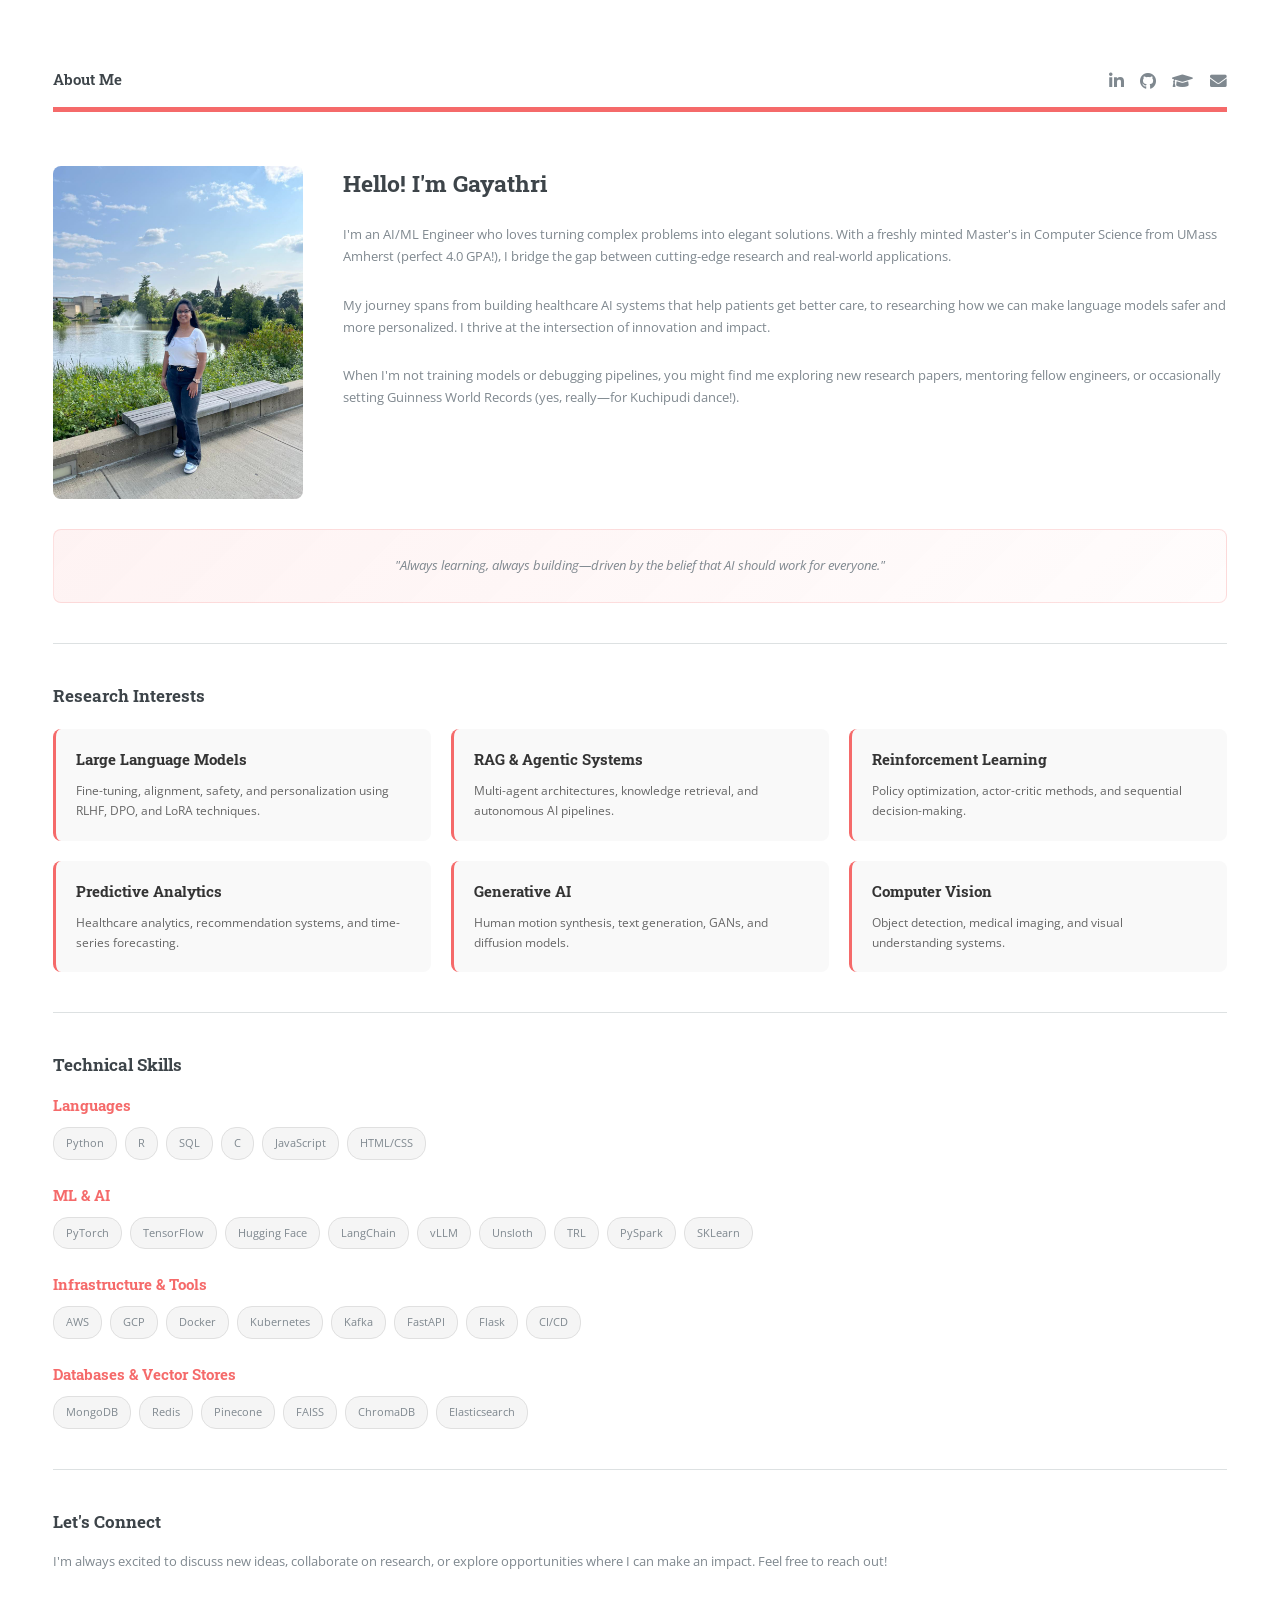
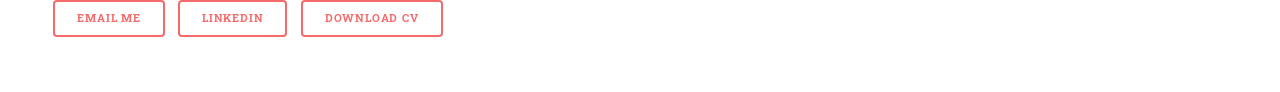
==== about.html @ e83a0025 "improved text arrangements" ====
<!DOCTYPE HTML>
<!--
	Editorial by HTML5 UP
	html5up.net | @ajlkn
	Free for personal and commercial use under the CCA 3.0 license (html5up.net/license)
-->
<html>
	<head>
		<title>About Me - Gayathri Akkinapalli</title>
		<meta charset="utf-8" />
		<meta name="viewport" content="width=device-width, initial-scale=1, user-scalable=no" />
		<link rel="stylesheet" href="assets/css/main.css" />
		<style>
			.about-intro {
				display: flex;
				gap: 40px;
				align-items: flex-start;
				margin-bottom: 30px;
			}
			.about-intro .image {
				flex: 0 0 250px;
			}
			.about-intro .image img {
				border-radius: 8px;
				width: 100%;
			}
			.about-text {
				flex: 1;
			}
			.skill-category {
				margin-bottom: 25px;
			}
			.skill-category h4 {
				margin-bottom: 10px;
				color: #f56a6a;
			}
			.skill-tags {
				display: flex;
				flex-wrap: wrap;
				gap: 8px;
			}
			.skill-tag {
				background: #f5f5f5;
				padding: 6px 12px;
				border-radius: 15px;
				font-size: 0.85em;
				border: 1px solid #e0e0e0;
			}
			.interest-grid {
				display: grid;
				grid-template-columns: repeat(auto-fit, minmax(280px, 1fr));
				gap: 20px;
				margin: 20px 0;
			}
			.interest-card {
				background: #f9f9f9;
				padding: 20px;
				border-radius: 8px;
				border-left: 3px solid #f56a6a;
			}
			.interest-card h4 {
				margin-bottom: 10px;
				color: #333;
			}
			.interest-card p {
				margin: 0;
				font-size: 0.9em;
				color: #666;
			}
			.quote-box {
				background: linear-gradient(135deg, #f56a6a15, #f56a6a05);
				padding: 25px;
				border-radius: 8px;
				margin: 30px 0;
				font-style: italic;
				text-align: center;
				border: 1px solid #f56a6a30;
			}
			@media screen and (max-width: 736px) {
				.about-intro {
					flex-direction: column;
				}
				.about-intro .image {
					flex: none;
					width: 200px;
					margin: 0 auto;
				}
			}
			.menu-active {
				color: #f56a6a !important;
				font-weight: 600;
			}
			#search.alt:before,
			#search.alt::before,
			#search.alt:after,
			#search.alt::after,
			#search.alt form:before,
			#search.alt form::before,
			#search.alt form:after,
			#search.alt form::after,
			#search.alt input:before,
			#search.alt input::before,
			#search.alt input:after,
			#search.alt input::after {
				display: none !important;
				content: none !important;
			}
			#search.alt input,
			#search.alt form {
				background-image: none !important;
			}
		</style>
	</head>
	<body class="is-preload">

		<!-- Wrapper -->
			<div id="wrapper">

				<!-- Main -->
					<div id="main">
						<div class="inner">

							<!-- Header -->
								<header id="header">
									<a href="index.html" class="logo"><strong>About Me</strong></a>
									<ul class="icons">
										<li><a href="https://www.linkedin.com/in/gayathri-akkinapalli/" target="_blank" class="icon brands fa-linkedin-in"><span class="label">LinkedIn</span></a></li>
										<li><a href="https://github.com/akkina10gayu" target="_blank" class="icon brands fa-github"><span class="label">GitHub</span></a></li>
										<li><a href="https://scholar.google.com/citations?hl=en&user=rKOPEUIAAAAJ" target="_blank" class="icon solid fa-graduation-cap"><span class="label">Google Scholar</span></a></li>
										<li><a href="mailto:gayathri.akkinapalli2000@gmail.com" target="_blank" class="icon solid fa-envelope"><span class="label">Email</span></a></li>
									</ul>
								</header>

							<!-- Content -->
								<section>
									<div class="about-intro">
										<div class="image">
											<img src="images/profile image 2.jpeg" alt="Gayathri Akkinapalli" />
										</div>
										<div class="about-text">
											<h2>Hello! I'm Gayathri</h2>
											<p>I'm an AI/ML Engineer who loves turning complex problems into elegant solutions. With a freshly minted Master's in Computer Science from UMass Amherst (perfect 4.0 GPA!), I bridge the gap between cutting-edge research and real-world applications.</p>
											<p>My journey spans from building healthcare AI systems that help patients get better care, to researching how we can make language models safer and more personalized. I thrive at the intersection of innovation and impact.</p>
											<p>When I'm not training models or debugging pipelines, you might find me exploring new research papers, mentoring fellow engineers, or occasionally setting Guinness World Records (yes, really—for Kuchipudi dance!).</p>
										</div>
									</div>

									<div class="quote-box">
										"Always learning, always building—driven by the belief that AI should work for everyone."
									</div>

									<hr class="major" />

									<h3>Research Interests</h3>
									<div class="interest-grid">
										<div class="interest-card">
											<h4>Large Language Models</h4>
											<p>Fine-tuning, alignment, safety, and personalization using RLHF, DPO, and LoRA techniques.</p>
										</div>
										<div class="interest-card">
											<h4>RAG & Agentic Systems</h4>
											<p>Multi-agent architectures, knowledge retrieval, and autonomous AI pipelines.</p>
										</div>
										<div class="interest-card">
											<h4>Reinforcement Learning</h4>
											<p>Policy optimization, actor-critic methods, and sequential decision-making.</p>
										</div>
										<div class="interest-card">
											<h4>Predictive Analytics</h4>
											<p>Healthcare analytics, recommendation systems, and time-series forecasting.</p>
										</div>
										<div class="interest-card">
											<h4>Generative AI</h4>
											<p>Human motion synthesis, text generation, GANs, and diffusion models.</p>
										</div>
										<div class="interest-card">
											<h4>Computer Vision</h4>
											<p>Object detection, medical imaging, and visual understanding systems.</p>
										</div>
									</div>

									<hr class="major" />

									<h3>Technical Skills</h3>

									<div class="skill-category">
										<h4>Languages</h4>
										<div class="skill-tags">
											<span class="skill-tag">Python</span>
											<span class="skill-tag">R</span>
											<span class="skill-tag">SQL</span>
											<span class="skill-tag">C</span>
											<span class="skill-tag">JavaScript</span>
											<span class="skill-tag">HTML/CSS</span>
										</div>
									</div>

									<div class="skill-category">
										<h4>ML & AI</h4>
										<div class="skill-tags">
											<span class="skill-tag">PyTorch</span>
											<span class="skill-tag">TensorFlow</span>
											<span class="skill-tag">Hugging Face</span>
											<span class="skill-tag">LangChain</span>
											<span class="skill-tag">vLLM</span>
											<span class="skill-tag">Unsloth</span>
											<span class="skill-tag">TRL</span>
											<span class="skill-tag">PySpark</span>
											<span class="skill-tag">SKLearn</span>
										</div>
									</div>

									<div class="skill-category">
										<h4>Infrastructure & Tools</h4>
										<div class="skill-tags">
											<span class="skill-tag">AWS</span>
											<span class="skill-tag">GCP</span>
											<span class="skill-tag">Docker</span>
											<span class="skill-tag">Kubernetes</span>
											<span class="skill-tag">Kafka</span>
											<span class="skill-tag">FastAPI</span>
											<span class="skill-tag">Flask</span>
											<span class="skill-tag">CI/CD</span>
										</div>
									</div>

									<div class="skill-category">
										<h4>Databases & Vector Stores</h4>
										<div class="skill-tags">
											<span class="skill-tag">MongoDB</span>
											<span class="skill-tag">Redis</span>
											<span class="skill-tag">Pinecone</span>
											<span class="skill-tag">FAISS</span>
											<span class="skill-tag">ChromaDB</span>
											<span class="skill-tag">Elasticsearch</span>
										</div>
									</div>

									<hr class="major" />

									<h3>Let's Connect</h3>
									<p>I'm always excited to discuss new ideas, collaborate on research, or explore opportunities where I can make an impact. Feel free to reach out!</p>
									<ul class="actions">
										<li><a href="mailto:gayathri.akkinapalli2000@gmail.com" target="_blank" class="button">Email Me</a></li>
										<li><a href="https://www.linkedin.com/in/gayathri-akkinapalli/" target="_blank" class="button">LinkedIn</a></li>
										<li><a href="images/Gayathri_akki.pdf" target="_blank" class="button">Download CV</a></li>
									</ul>

								</section>

						</div>
					</div>

				<!-- Sidebar -->
					<div id="sidebar">
						<div class="inner">

							<!-- Search -->
								<section id="search" class="alt" style="position: relative;">
									<form method="post" action="#" onsubmit="searchPage(); return false;" style="position: relative;">
										<input type="text" name="query" id="query" placeholder="Search" style="padding-right: 2.5em;" />
										<button type="submit" style="position: absolute; right: 0.5em; top: 50%; transform: translateY(-50%); background: none; border: none; cursor: pointer; color: #7f888f; padding: 0; width: 2.1em; height: 2.1em; display: flex; align-items: center; justify-content: center; outline: none;">
											<i class="icon solid fa-search" style="font-size: 1.3em;"></i>
										</button>
									</form>
								</section>

							<!-- Menu -->
								<nav id="menu">
									<header class="major">
										<h2>Menu</h2>
									</header>
									<ul>
										<li><a href="index.html">Home</a></li>
										<li><a href="about.html" class="menu-active">About Me</a></li>
										<li><a href="work.html">Experience</a></li>
										<li><a href="publications.html">Publications</a></li>
										<li><a href="project.html">Projects</a></li>
										<li><a href="others.html">Education & Awards</a></li>
										<li><a href="images/Gayathri_Akkinapalli_MLE.pdf" target="_blank">CV</a></li>
									</ul>
								</nav>

							<!-- Footer -->
								<footer id="footer">
									<p class="copyright">&copy; 2025 Gayathri Akkinapalli. All rights reserved. Design: <a href="https://html5up.net" target="_blank">HTML5 UP</a>.</p>
								</footer>

						</div>
					</div>

			</div>

		<!-- Scripts -->
			<script src="assets/js/jquery.min.js"></script>
			<script src="assets/js/browser.min.js"></script>
			<script src="assets/js/breakpoints.min.js"></script>
			<script src="assets/js/util.js"></script>
			<script src="assets/js/main.js"></script>

		<!-- Search Functionality -->
		<script>
			function searchPage() {
				removeHighlights();
				var searchText = document.getElementById('query').value.trim();
				if (searchText === '') return;
				highlightText(searchText);
			}

			function removeHighlights() {
				var highlights = document.querySelectorAll('.search-highlight');
				highlights.forEach(function(highlight) {
					var parent = highlight.parentNode;
					parent.replaceChild(document.createTextNode(highlight.textContent), highlight);
					parent.normalize();
				});
			}

			function highlightText(searchText) {
				var mainContent = document.getElementById('main');
				if (!mainContent) return;
				var regex = new RegExp('(' + escapeRegex(searchText) + ')', 'gi');
				highlightInElement(mainContent, regex);
				var firstHighlight = document.querySelector('.search-highlight');
				if (firstHighlight) {
					firstHighlight.scrollIntoView({ behavior: 'smooth', block: 'center' });
				}
			}

			function highlightInElement(element, regex) {
				var childNodes = element.childNodes;
				for (var i = 0; i < childNodes.length; i++) {
					var node = childNodes[i];
					if (node.nodeType === 3) {
						var text = node.nodeValue;
						if (regex.test(text)) {
							var span = document.createElement('span');
							span.innerHTML = text.replace(regex, '<span class="search-highlight" style="background-color: #f56a6a; color: white; padding: 2px 4px; border-radius: 3px;">$1</span>');
							element.replaceChild(span, node);
						}
					} else if (node.nodeType === 1 && node.nodeName !== 'SCRIPT' && node.nodeName !== 'STYLE') {
						highlightInElement(node, regex);
					}
				}
			}

			function escapeRegex(string) {
				return string.replace(/[.*+?^${}()|[\]\\]/g, '\\$&');
			}

			document.getElementById('query').addEventListener('input', function() {
				if (this.value === '') {
					removeHighlights();
				}
			});
		</script>

	</body>
</html>
---- assets/css/main.css ----
@import url(fontawesome-all.min.css);
@import url("https://fonts.googleapis.com/css?family=Open+Sans:400,600,400italic,600italic|Roboto+Slab:400,700");
/*
	Editorial by HTML5 UP
	html5up.net | @ajlkn
	Free for personal and commercial use under the CCA 3.0 license (html5up.net/license)
*/
html, body, div, span, applet, object,
iframe, h1, h2, h3, h4, h5, h6, p, blockquote,
pre, a, abbr, acronym, address, big, cite,
code, del, dfn, em, img, ins, kbd, q, s, samp,
small, strike, strong, sub, sup, tt, var, b,
u, i, center, dl, dt, dd, ol, ul, li, fieldset,
form, label, legend, table, caption, tbody,
tfoot, thead, tr, th, td, article, aside,
canvas, details, embed, figure, figcaption,
footer, header, hgroup, menu, nav, output, ruby,
section, summary, time, mark, audio, video {
  margin: 0;
  padding: 0;
  border: 0;
  font-size: 100%;
  font: inherit;
  vertical-align: baseline; }

article, aside, details, figcaption, figure,
footer, header, hgroup, menu, nav, section {
  display: block; }

body {
  line-height: 1; }

ol, ul {
  list-style: none; }

blockquote, q {
  quotes: none; }
  blockquote:before, blockquote:after, q:before, q:after {
    content: '';
    content: none; }

table {
  border-collapse: collapse;
  border-spacing: 0; }

body {
  -webkit-text-size-adjust: none; }

mark {
  background-color: transparent;
  color: inherit; }

input::-moz-focus-inner {
  border: 0;
  padding: 0; }

input, select, textarea {
  -moz-appearance: none;
  -webkit-appearance: none;
  -ms-appearance: none;
  appearance: none; }

/* Basic */
@-ms-viewport {
  width: device-width; }

body {
  -ms-overflow-style: scrollbar; }

@media screen and (max-width: 480px) {
  html, body {
    min-width: 320px; } }

html {
  box-sizing: border-box; }

*, *:before, *:after {
  box-sizing: inherit; }

body {
  background: #ffffff; }
  body.is-preload *, body.is-preload *:before, body.is-preload *:after, body.is-resizing *, body.is-resizing *:before, body.is-resizing *:after {
    -moz-animation: none !important;
    -webkit-animation: none !important;
    -ms-animation: none !important;
    animation: none !important;
    -moz-transition: none !important;
    -webkit-transition: none !important;
    -ms-transition: none !important;
    transition: none !important; }

/* Type */
body, input, select, textarea {
  color: #7f888f;
  font-family: "Open Sans", sans-serif;
  font-size: 13pt;
  font-weight: 400;
  line-height: 1.65; }
  @media screen and (max-width: 1680px) {
    body, input, select, textarea {
      font-size: 11pt; } }
  @media screen and (max-width: 1280px) {
    body, input, select, textarea {
      font-size: 10pt; } }
  @media screen and (max-width: 360px) {
    body, input, select, textarea {
      font-size: 9pt; } }

a {
  -moz-transition: color 0.2s ease-in-out, border-bottom-color 0.2s ease-in-out;
  -webkit-transition: color 0.2s ease-in-out, border-bottom-color 0.2s ease-in-out;
  -ms-transition: color 0.2s ease-in-out, border-bottom-color 0.2s ease-in-out;
  transition: color 0.2s ease-in-out, border-bottom-color 0.2s ease-in-out;
  border-bottom: dotted 1px;
  color: #f56a6a;
  text-decoration: none; }
  a:hover {
    border-bottom-color: #f56a6a;
    color: #f56a6a !important; }
    a:hover strong {
      color: inherit; }

strong, b {
  color: #3d4449;
  font-weight: 600; }

em, i {
  font-style: italic; }

p {
  margin: 0 0 2em 0; }

h1, h2, h3, h4, h5, h6 {
  color: #3d4449;
  font-family: "Roboto Slab", serif;
  font-weight: 700;
  line-height: 1.5;
  margin: 0 0 1em 0; }
  h1 a, h2 a, h3 a, h4 a, h5 a, h6 a {
    color: inherit;
    text-decoration: none;
    border-bottom: 0; }

h1 {
  font-size: 4em;
  margin: 0 0 0.5em 0;
  line-height: 1.3; }

h2 {
  font-size: 1.75em; }

h3 {
  font-size: 1.25em; }

h4 {
  font-size: 1.1em; }

h5 {
  font-size: 0.9em; }

h6 {
  font-size: 0.7em; }

@media screen and (max-width: 1680px) {
  h1 {
    font-size: 3.5em; } }

@media screen and (max-width: 980px) {
  h1 {
    font-size: 3.25em; } }

@media screen and (max-width: 736px) {
  h1 {
    font-size: 2em;
    line-height: 1.4; }
  h2 {
    font-size: 1.5em; } }

sub {
  font-size: 0.8em;
  position: relative;
  top: 0.5em; }

sup {
  font-size: 0.8em;
  position: relative;
  top: -0.5em; }

blockquote {
  border-left: solid 3px rgba(210, 215, 217, 0.75);
  font-style: italic;
  margin: 0 0 2em 0;
  padding: 0.5em 0 0.5em 2em; }

code {
  background: rgba(230, 235, 237, 0.25);
  border-radius: 0.375em;
  border: solid 1px rgba(210, 215, 217, 0.75);
  font-family: "Courier New", monospace;
  font-size: 0.9em;
  margin: 0 0.25em;
  padding: 0.25em 0.65em; }

pre {
  -webkit-overflow-scrolling: touch;
  font-family: "Courier New", monospace;
  font-size: 0.9em;
  margin: 0 0 2em 0; }
  pre code {
    display: block;
    line-height: 1.75;
    padding: 1em 1.5em;
    overflow-x: auto; }

hr {
  border: 0;
  border-bottom: solid 1px rgba(210, 215, 217, 0.75);
  margin: 2em 0; }
  hr.major {
    margin: 3em 0; }

.align-left {
  text-align: left; }

.align-center {
  text-align: center; }

.align-right {
  text-align: right; }

/* Row */
.row {
  display: flex;
  flex-wrap: wrap;
  box-sizing: border-box;
  align-items: stretch; }
  .row > * {
    box-sizing: border-box; }
  .row.gtr-uniform > * > :last-child {
    margin-bottom: 0; }
  .row.aln-left {
    justify-content: flex-start; }
  .row.aln-center {
    justify-content: center; }
  .row.aln-right {
    justify-content: flex-end; }
  .row.aln-top {
    align-items: flex-start; }
  .row.aln-middle {
    align-items: center; }
  .row.aln-bottom {
    align-items: flex-end; }
  .row > .imp {
    order: -1; }
  .row > .col-1 {
    width: 8.33333%; }
  .row > .off-1 {
    margin-left: 8.33333%; }
  .row > .col-2 {
    width: 16.66667%; }
  .row > .off-2 {
    margin-left: 16.66667%; }
  .row > .col-3 {
    width: 25%; }
  .row > .off-3 {
    margin-left: 25%; }
  .row > .col-4 {
    width: 33.33333%; }
  .row > .off-4 {
    margin-left: 33.33333%; }
  .row > .col-5 {
    width: 41.66667%; }
  .row > .off-5 {
    margin-left: 41.66667%; }
  .row > .col-6 {
    width: 50%; }
  .row > .off-6 {
    margin-left: 50%; }
  .row > .col-7 {
    width: 58.33333%; }
  .row > .off-7 {
    margin-left: 58.33333%; }
  .row > .col-8 {
    width: 66.66667%; }
  .row > .off-8 {
    margin-left: 66.66667%; }
  .row > .col-9 {
    width: 75%; }
  .row > .off-9 {
    margin-left: 75%; }
  .row > .col-10 {
    width: 83.33333%; }
  .row > .off-10 {
    margin-left: 83.33333%; }
  .row > .col-11 {
    width: 91.66667%; }
  .row > .off-11 {
    margin-left: 91.66667%; }
  .row > .col-12 {
    width: 100%; }
  .row > .off-12 {
    margin-left: 100%; }
  .row.gtr-0 {
    margin-top: 0;
    margin-left: 0em; }
    .row.gtr-0 > * {
      padding: 0 0 0 0em; }
    .row.gtr-0.gtr-uniform {
      margin-top: 0em; }
      .row.gtr-0.gtr-uniform > * {
        padding-top: 0em; }
  .row.gtr-25 {
    margin-top: 0;
    margin-left: -0.375em; }
    .row.gtr-25 > * {
      padding: 0 0 0 0.375em; }
    .row.gtr-25.gtr-uniform {
      margin-top: -0.375em; }
      .row.gtr-25.gtr-uniform > * {
        padding-top: 0.375em; }
  .row.gtr-50 {
    margin-top: 0;
    margin-left: -0.75em; }
    .row.gtr-50 > * {
      padding: 0 0 0 0.75em; }
    .row.gtr-50.gtr-uniform {
      margin-top: -0.75em; }
      .row.gtr-50.gtr-uniform > * {
        padding-top: 0.75em; }
  .row {
    margin-top: 0;
    margin-left: -1.5em; }
    .row > * {
      padding: 0 0 0 1.5em; }
    .row.gtr-uniform {
      margin-top: -1.5em; }
      .row.gtr-uniform > * {
        padding-top: 1.5em; }
  .row.gtr-150 {
    margin-top: 0;
    margin-left: -2.25em; }
    .row.gtr-150 > * {
      padding: 0 0 0 2.25em; }
    .row.gtr-150.gtr-uniform {
      margin-top: -2.25em; }
      .row.gtr-150.gtr-uniform > * {
        padding-top: 2.25em; }
  .row.gtr-200 {
    margin-top: 0;
    margin-left: -3em; }
    .row.gtr-200 > * {
      padding: 0 0 0 3em; }
    .row.gtr-200.gtr-uniform {
      margin-top: -3em; }
      .row.gtr-200.gtr-uniform > * {
        padding-top: 3em; }
  @media screen and (max-width: 1680px) {
    .row {
      display: flex;
      flex-wrap: wrap;
      box-sizing: border-box;
      align-items: stretch; }
      .row > * {
        box-sizing: border-box; }
      .row.gtr-uniform > * > :last-child {
        margin-bottom: 0; }
      .row.aln-left {
        justify-content: flex-start; }
      .row.aln-center {
        justify-content: center; }
      .row.aln-right {
        justify-content: flex-end; }
      .row.aln-top {
        align-items: flex-start; }
      .row.aln-middle {
        align-items: center; }
      .row.aln-bottom {
        align-items: flex-end; }
      .row > .imp-xlarge {
        order: -1; }
      .row > .col-1-xlarge {
        width: 8.33333%; }
      .row > .off-1-xlarge {
        margin-left: 8.33333%; }
      .row > .col-2-xlarge {
        width: 16.66667%; }
      .row > .off-2-xlarge {
        margin-left: 16.66667%; }
      .row > .col-3-xlarge {
        width: 25%; }
      .row > .off-3-xlarge {
        margin-left: 25%; }
      .row > .col-4-xlarge {
        width: 33.33333%; }
      .row > .off-4-xlarge {
        margin-left: 33.33333%; }
      .row > .col-5-xlarge {
        width: 41.66667%; }
      .row > .off-5-xlarge {
        margin-left: 41.66667%; }
      .row > .col-6-xlarge {
        width: 50%; }
      .row > .off-6-xlarge {
        margin-left: 50%; }
      .row > .col-7-xlarge {
        width: 58.33333%; }
      .row > .off-7-xlarge {
        margin-left: 58.33333%; }
      .row > .col-8-xlarge {
        width: 66.66667%; }
      .row > .off-8-xlarge {
        margin-left: 66.66667%; }
      .row > .col-9-xlarge {
        width: 75%; }
      .row > .off-9-xlarge {
        margin-left: 75%; }
      .row > .col-10-xlarge {
        width: 83.33333%; }
      .row > .off-10-xlarge {
        margin-left: 83.33333%; }
      .row > .col-11-xlarge {
        width: 91.66667%; }
      .row > .off-11-xlarge {
        margin-left: 91.66667%; }
      .row > .col-12-xlarge {
        width: 100%; }
      .row > .off-12-xlarge {
        margin-left: 100%; }
      .row.gtr-0 {
        margin-top: 0;
        margin-left: 0em; }
        .row.gtr-0 > * {
          padding: 0 0 0 0em; }
        .row.gtr-0.gtr-uniform {
          margin-top: 0em; }
          .row.gtr-0.gtr-uniform > * {
            padding-top: 0em; }
      .row.gtr-25 {
        margin-top: 0;
        margin-left: -0.375em; }
        .row.gtr-25 > * {
          padding: 0 0 0 0.375em; }
        .row.gtr-25.gtr-uniform {
          margin-top: -0.375em; }
          .row.gtr-25.gtr-uniform > * {
            padding-top: 0.375em; }
      .row.gtr-50 {
        margin-top: 0;
        margin-left: -0.75em; }
        .row.gtr-50 > * {
          padding: 0 0 0 0.75em; }
        .row.gtr-50.gtr-uniform {
          margin-top: -0.75em; }
          .row.gtr-50.gtr-uniform > * {
            padding-top: 0.75em; }
      .row {
        margin-top: 0;
        margin-left: -1.5em; }
        .row > * {
          padding: 0 0 0 1.5em; }
        .row.gtr-uniform {
          margin-top: -1.5em; }
          .row.gtr-uniform > * {
            padding-top: 1.5em; }
      .row.gtr-150 {
        margin-top: 0;
        margin-left: -2.25em; }
        .row.gtr-150 > * {
          padding: 0 0 0 2.25em; }
        .row.gtr-150.gtr-uniform {
          margin-top: -2.25em; }
          .row.gtr-150.gtr-uniform > * {
            padding-top: 2.25em; }
      .row.gtr-200 {
        margin-top: 0;
        margin-left: -3em; }
        .row.gtr-200 > * {
          padding: 0 0 0 3em; }
        .row.gtr-200.gtr-uniform {
          margin-top: -3em; }
          .row.gtr-200.gtr-uniform > * {
            padding-top: 3em; } }
  @media screen and (max-width: 1280px) {
    .row {
      display: flex;
      flex-wrap: wrap;
      box-sizing: border-box;
      align-items: stretch; }
      .row > * {
        box-sizing: border-box; }
      .row.gtr-uniform > * > :last-child {
        margin-bottom: 0; }
      .row.aln-left {
        justify-content: flex-start; }
      .row.aln-center {
        justify-content: center; }
      .row.aln-right {
        justify-content: flex-end; }
      .row.aln-top {
        align-items: flex-start; }
      .row.aln-middle {
        align-items: center; }
      .row.aln-bottom {
        align-items: flex-end; }
      .row > .imp-large {
        order: -1; }
      .row > .col-1-large {
        width: 8.33333%; }
      .row > .off-1-large {
        margin-left: 8.33333%; }
      .row > .col-2-large {
        width: 16.66667%; }
      .row > .off-2-large {
        margin-left: 16.66667%; }
      .row > .col-3-large {
        width: 25%; }
      .row > .off-3-large {
        margin-left: 25%; }
      .row > .col-4-large {
        width: 33.33333%; }
      .row > .off-4-large {
        margin-left: 33.33333%; }
      .row > .col-5-large {
        width: 41.66667%; }
      .row > .off-5-large {
        margin-left: 41.66667%; }
      .row > .col-6-large {
        width: 50%; }
      .row > .off-6-large {
        margin-left: 50%; }
      .row > .col-7-large {
        width: 58.33333%; }
      .row > .off-7-large {
        margin-left: 58.33333%; }
      .row > .col-8-large {
        width: 66.66667%; }
      .row > .off-8-large {
        margin-left: 66.66667%; }
      .row > .col-9-large {
        width: 75%; }
      .row > .off-9-large {
        margin-left: 75%; }
      .row > .col-10-large {
        width: 83.33333%; }
      .row > .off-10-large {
        margin-left: 83.33333%; }
      .row > .col-11-large {
        width: 91.66667%; }
      .row > .off-11-large {
        margin-left: 91.66667%; }
      .row > .col-12-large {
        width: 100%; }
      .row > .off-12-large {
        margin-left: 100%; }
      .row.gtr-0 {
        margin-top: 0;
        margin-left: 0em; }
        .row.gtr-0 > * {
          padding: 0 0 0 0em; }
        .row.gtr-0.gtr-uniform {
          margin-top: 0em; }
          .row.gtr-0.gtr-uniform > * {
            padding-top: 0em; }
      .row.gtr-25 {
        margin-top: 0;
        margin-left: -0.375em; }
        .row.gtr-25 > * {
          padding: 0 0 0 0.375em; }
        .row.gtr-25.gtr-uniform {
          margin-top: -0.375em; }
          .row.gtr-25.gtr-uniform > * {
            padding-top: 0.375em; }
      .row.gtr-50 {
        margin-top: 0;
        margin-left: -0.75em; }
        .row.gtr-50 > * {
          padding: 0 0 0 0.75em; }
        .row.gtr-50.gtr-uniform {
          margin-top: -0.75em; }
          .row.gtr-50.gtr-uniform > * {
            padding-top: 0.75em; }
      .row {
        margin-top: 0;
        margin-left: -1.5em; }
        .row > * {
          padding: 0 0 0 1.5em; }
        .row.gtr-uniform {
          margin-top: -1.5em; }
          .row.gtr-uniform > * {
            padding-top: 1.5em; }
      .row.gtr-150 {
        margin-top: 0;
        margin-left: -2.25em; }
        .row.gtr-150 > * {
          padding: 0 0 0 2.25em; }
        .row.gtr-150.gtr-uniform {
          margin-top: -2.25em; }
          .row.gtr-150.gtr-uniform > * {
            padding-top: 2.25em; }
      .row.gtr-200 {
        margin-top: 0;
        margin-left: -3em; }
        .row.gtr-200 > * {
          padding: 0 0 0 3em; }
        .row.gtr-200.gtr-uniform {
          margin-top: -3em; }
          .row.gtr-200.gtr-uniform > * {
            padding-top: 3em; } }
  @media screen and (max-width: 980px) {
    .row {
      display: flex;
      flex-wrap: wrap;
      box-sizing: border-box;
      align-items: stretch; }
      .row > * {
        box-sizing: border-box; }
      .row.gtr-uniform > * > :last-child {
        margin-bottom: 0; }
      .row.aln-left {
        justify-content: flex-start; }
      .row.aln-center {
        justify-content: center; }
      .row.aln-right {
        justify-content: flex-end; }
      .row.aln-top {
        align-items: flex-start; }
      .row.aln-middle {
        align-items: center; }
      .row.aln-bottom {
        align-items: flex-end; }
      .row > .imp-medium {
        order: -1; }
      .row > .col-1-medium {
        width: 8.33333%; }
      .row > .off-1-medium {
        margin-left: 8.33333%; }
      .row > .col-2-medium {
        width: 16.66667%; }
      .row > .off-2-medium {
        margin-left: 16.66667%; }
      .row > .col-3-medium {
        width: 25%; }
      .row > .off-3-medium {
        margin-left: 25%; }
      .row > .col-4-medium {
        width: 33.33333%; }
      .row > .off-4-medium {
        margin-left: 33.33333%; }
      .row > .col-5-medium {
        width: 41.66667%; }
      .row > .off-5-medium {
        margin-left: 41.66667%; }
      .row > .col-6-medium {
        width: 50%; }
      .row > .off-6-medium {
        margin-left: 50%; }
      .row > .col-7-medium {
        width: 58.33333%; }
      .row > .off-7-medium {
        margin-left: 58.33333%; }
      .row > .col-8-medium {
        width: 66.66667%; }
      .row > .off-8-medium {
        margin-left: 66.66667%; }
      .row > .col-9-medium {
        width: 75%; }
      .row > .off-9-medium {
        margin-left: 75%; }
      .row > .col-10-medium {
        width: 83.33333%; }
      .row > .off-10-medium {
        margin-left: 83.33333%; }
      .row > .col-11-medium {
        width: 91.66667%; }
      .row > .off-11-medium {
        margin-left: 91.66667%; }
      .row > .col-12-medium {
        width: 100%; }
      .row > .off-12-medium {
        margin-left: 100%; }
      .row.gtr-0 {
        margin-top: 0;
        margin-left: 0em; }
        .row.gtr-0 > * {
          padding: 0 0 0 0em; }
        .row.gtr-0.gtr-uniform {
          margin-top: 0em; }
          .row.gtr-0.gtr-uniform > * {
            padding-top: 0em; }
      .row.gtr-25 {
        margin-top: 0;
        margin-left: -0.375em; }
        .row.gtr-25 > * {
          padding: 0 0 0 0.375em; }
        .row.gtr-25.gtr-uniform {
          margin-top: -0.375em; }
          .row.gtr-25.gtr-uniform > * {
            padding-top: 0.375em; }
      .row.gtr-50 {
        margin-top: 0;
        margin-left: -0.75em; }
        .row.gtr-50 > * {
          padding: 0 0 0 0.75em; }
        .row.gtr-50.gtr-uniform {
          margin-top: -0.75em; }
          .row.gtr-50.gtr-uniform > * {
            padding-top: 0.75em; }
      .row {
        margin-top: 0;
        margin-left: -1.5em; }
        .row > * {
          padding: 0 0 0 1.5em; }
        .row.gtr-uniform {
          margin-top: -1.5em; }
          .row.gtr-uniform > * {
            padding-top: 1.5em; }
      .row.gtr-150 {
        margin-top: 0;
        margin-left: -2.25em; }
        .row.gtr-150 > * {
          padding: 0 0 0 2.25em; }
        .row.gtr-150.gtr-uniform {
          margin-top: -2.25em; }
          .row.gtr-150.gtr-uniform > * {
            padding-top: 2.25em; }
      .row.gtr-200 {
        margin-top: 0;
        margin-left: -3em; }
        .row.gtr-200 > * {
          padding: 0 0 0 3em; }
        .row.gtr-200.gtr-uniform {
          margin-top: -3em; }
          .row.gtr-200.gtr-uniform > * {
            padding-top: 3em; } }
  @media screen and (max-width: 736px) {
    .row {
      display: flex;
      flex-wrap: wrap;
      box-sizing: border-box;
      align-items: stretch; }
      .row > * {
        box-sizing: border-box; }
      .row.gtr-uniform > * > :last-child {
        margin-bottom: 0; }
      .row.aln-left {
        justify-content: flex-start; }
      .row.aln-center {
        justify-content: center; }
      .row.aln-right {
        justify-content: flex-end; }
      .row.aln-top {
        align-items: flex-start; }
      .row.aln-middle {
        align-items: center; }
      .row.aln-bottom {
        align-items: flex-end; }
      .row > .imp-small {
        order: -1; }
      .row > .col-1-small {
        width: 8.33333%; }
      .row > .off-1-small {
        margin-left: 8.33333%; }
      .row > .col-2-small {
        width: 16.66667%; }
      .row > .off-2-small {
        margin-left: 16.66667%; }
      .row > .col-3-small {
        width: 25%; }
      .row > .off-3-small {
        margin-left: 25%; }
      .row > .col-4-small {
        width: 33.33333%; }
      .row > .off-4-small {
        margin-left: 33.33333%; }
      .row > .col-5-small {
        width: 41.66667%; }
      .row > .off-5-small {
        margin-left: 41.66667%; }
      .row > .col-6-small {
        width: 50%; }
      .row > .off-6-small {
        margin-left: 50%; }
      .row > .col-7-small {
        width: 58.33333%; }
      .row > .off-7-small {
        margin-left: 58.33333%; }
      .row > .col-8-small {
        width: 66.66667%; }
      .row > .off-8-small {
        margin-left: 66.66667%; }
      .row > .col-9-small {
        width: 75%; }
      .row > .off-9-small {
        margin-left: 75%; }
      .row > .col-10-small {
        width: 83.33333%; }
      .row > .off-10-small {
        margin-left: 83.33333%; }
      .row > .col-11-small {
        width: 91.66667%; }
      .row > .off-11-small {
        margin-left: 91.66667%; }
      .row > .col-12-small {
        width: 100%; }
      .row > .off-12-small {
        margin-left: 100%; }
      .row.gtr-0 {
        margin-top: 0;
        margin-left: 0em; }
        .row.gtr-0 > * {
          padding: 0 0 0 0em; }
        .row.gtr-0.gtr-uniform {
          margin-top: 0em; }
          .row.gtr-0.gtr-uniform > * {
            padding-top: 0em; }
      .row.gtr-25 {
        margin-top: 0;
        margin-left: -0.375em; }
        .row.gtr-25 > * {
          padding: 0 0 0 0.375em; }
        .row.gtr-25.gtr-uniform {
          margin-top: -0.375em; }
          .row.gtr-25.gtr-uniform > * {
            padding-top: 0.375em; }
      .row.gtr-50 {
        margin-top: 0;
        margin-left: -0.75em; }
        .row.gtr-50 > * {
          padding: 0 0 0 0.75em; }
        .row.gtr-50.gtr-uniform {
          margin-top: -0.75em; }
          .row.gtr-50.gtr-uniform > * {
            padding-top: 0.75em; }
      .row {
        margin-top: 0;
        margin-left: -1.5em; }
        .row > * {
          padding: 0 0 0 1.5em; }
        .row.gtr-uniform {
          margin-top: -1.5em; }
          .row.gtr-uniform > * {
            padding-top: 1.5em; }
      .row.gtr-150 {
        margin-top: 0;
        margin-left: -2.25em; }
        .row.gtr-150 > * {
          padding: 0 0 0 2.25em; }
        .row.gtr-150.gtr-uniform {
          margin-top: -2.25em; }
          .row.gtr-150.gtr-uniform > * {
            padding-top: 2.25em; }
      .row.gtr-200 {
        margin-top: 0;
        margin-left: -3em; }
        .row.gtr-200 > * {
          padding: 0 0 0 3em; }
        .row.gtr-200.gtr-uniform {
          margin-top: -3em; }
          .row.gtr-200.gtr-uniform > * {
            padding-top: 3em; } }
  @media screen and (max-width: 480px) {
    .row {
      display: flex;
      flex-wrap: wrap;
      box-sizing: border-box;
      align-items: stretch; }
      .row > * {
        box-sizing: border-box; }
      .row.gtr-uniform > * > :last-child {
        margin-bottom: 0; }
      .row.aln-left {
        justify-content: flex-start; }
      .row.aln-center {
        justify-content: center; }
      .row.aln-right {
        justify-content: flex-end; }
      .row.aln-top {
        align-items: flex-start; }
      .row.aln-middle {
        align-items: center; }
      .row.aln-bottom {
        align-items: flex-end; }
      .row > .imp-xsmall {
        order: -1; }
      .row > .col-1-xsmall {
        width: 8.33333%; }
      .row > .off-1-xsmall {
        margin-left: 8.33333%; }
      .row > .col-2-xsmall {
        width: 16.66667%; }
      .row > .off-2-xsmall {
        margin-left: 16.66667%; }
      .row > .col-3-xsmall {
        width: 25%; }
      .row > .off-3-xsmall {
        margin-left: 25%; }
      .row > .col-4-xsmall {
        width: 33.33333%; }
      .row > .off-4-xsmall {
        margin-left: 33.33333%; }
      .row > .col-5-xsmall {
        width: 41.66667%; }
      .row > .off-5-xsmall {
        margin-left: 41.66667%; }
      .row > .col-6-xsmall {
        width: 50%; }
      .row > .off-6-xsmall {
        margin-left: 50%; }
      .row > .col-7-xsmall {
        width: 58.33333%; }
      .row > .off-7-xsmall {
        margin-left: 58.33333%; }
      .row > .col-8-xsmall {
        width: 66.66667%; }
      .row > .off-8-xsmall {
        margin-left: 66.66667%; }
      .row > .col-9-xsmall {
        width: 75%; }
      .row > .off-9-xsmall {
        margin-left: 75%; }
      .row > .col-10-xsmall {
        width: 83.33333%; }
      .row > .off-10-xsmall {
        margin-left: 83.33333%; }
      .row > .col-11-xsmall {
        width: 91.66667%; }
      .row > .off-11-xsmall {
        margin-left: 91.66667%; }
      .row > .col-12-xsmall {
        width: 100%; }
      .row > .off-12-xsmall {
        margin-left: 100%; }
      .row.gtr-0 {
        margin-top: 0;
        margin-left: 0em; }
        .row.gtr-0 > * {
          padding: 0 0 0 0em; }
        .row.gtr-0.gtr-uniform {
          margin-top: 0em; }
          .row.gtr-0.gtr-uniform > * {
            padding-top: 0em; }
      .row.gtr-25 {
        margin-top: 0;
        margin-left: -0.375em; }
        .row.gtr-25 > * {
          padding: 0 0 0 0.375em; }
        .row.gtr-25.gtr-uniform {
          margin-top: -0.375em; }
          .row.gtr-25.gtr-uniform > * {
            padding-top: 0.375em; }
      .row.gtr-50 {
        margin-top: 0;
        margin-left: -0.75em; }
        .row.gtr-50 > * {
          padding: 0 0 0 0.75em; }
        .row.gtr-50.gtr-uniform {
          margin-top: -0.75em; }
          .row.gtr-50.gtr-uniform > * {
            padding-top: 0.75em; }
      .row {
        margin-top: 0;
        margin-left: -1.5em; }
        .row > * {
          padding: 0 0 0 1.5em; }
        .row.gtr-uniform {
          margin-top: -1.5em; }
          .row.gtr-uniform > * {
            padding-top: 1.5em; }
      .row.gtr-150 {
        margin-top: 0;
        margin-left: -2.25em; }
        .row.gtr-150 > * {
          padding: 0 0 0 2.25em; }
        .row.gtr-150.gtr-uniform {
          margin-top: -2.25em; }
          .row.gtr-150.gtr-uniform > * {
            padding-top: 2.25em; }
      .row.gtr-200 {
        margin-top: 0;
        margin-left: -3em; }
        .row.gtr-200 > * {
          padding: 0 0 0 3em; }
        .row.gtr-200.gtr-uniform {
          margin-top: -3em; }
          .row.gtr-200.gtr-uniform > * {
            padding-top: 3em; } }

/* Section/Article */
section.special, article.special {
  text-align: center; }

header p {
  font-family: "Roboto Slab", serif;
  font-size: 1em;
  font-weight: 400;
  letter-spacing: 0.075em;
  margin-top: -0.5em;
  text-transform: uppercase; }

header.major > :last-child {
  border-bottom: solid 3px #f56a6a;
  display: inline-block;
  margin: 0 0 2em 0;
  padding: 0 0.75em 0.5em 0; }

header.main > :last-child {
  margin: 0 0 1em 0; }

/* Form */
form {
  margin: 0 0 2em 0; }

label {
  color: #3d4449;
  display: block;
  font-size: 0.9em;
  font-weight: 600;
  margin: 0 0 1em 0; }

input[type="text"],
input[type="password"],
input[type="email"],
input[type="tel"],
input[type="search"],
input[type="url"],
select,
textarea {
  -moz-appearance: none;
  -webkit-appearance: none;
  -ms-appearance: none;
  appearance: none;
  background: #ffffff;
  border-radius: 0.375em;
  border: none;
  border: solid 1px rgba(210, 215, 217, 0.75);
  color: inherit;
  display: block;
  outline: 0;
  padding: 0 1em;
  text-decoration: none;
  width: 100%; }
  input[type="text"]:invalid,
  input[type="password"]:invalid,
  input[type="email"]:invalid,
  input[type="tel"]:invalid,
  input[type="search"]:invalid,
  input[type="url"]:invalid,
  select:invalid,
  textarea:invalid {
    box-shadow: none; }
  input[type="text"]:focus,
  input[type="password"]:focus,
  input[type="email"]:focus,
  input[type="tel"]:focus,
  input[type="search"]:focus,
  input[type="url"]:focus,
  select:focus,
  textarea:focus {
    border-color: #f56a6a;
    box-shadow: 0 0 0 1px #f56a6a; }

select {
  background-image: url("data:image/svg+xml;charset=utf8,%3Csvg xmlns='http://www.w3.org/2000/svg' width='40' height='40' preserveAspectRatio='none' viewBox='0 0 40 40'%3E%3Cpath d='M9.4,12.3l10.4,10.4l10.4-10.4c0.2-0.2,0.5-0.4,0.9-0.4c0.3,0,0.6,0.1,0.9,0.4l3.3,3.3c0.2,0.2,0.4,0.5,0.4,0.9 c0,0.4-0.1,0.6-0.4,0.9L20.7,31.9c-0.2,0.2-0.5,0.4-0.9,0.4c-0.3,0-0.6-0.1-0.9-0.4L4.3,17.3c-0.2-0.2-0.4-0.5-0.4-0.9 c0-0.4,0.1-0.6,0.4-0.9l3.3-3.3c0.2-0.2,0.5-0.4,0.9-0.4S9.1,12.1,9.4,12.3z' fill='rgba(210, 215, 217, 0.75)' /%3E%3C/svg%3E");
  background-size: 1.25em;
  background-repeat: no-repeat;
  background-position: calc(100% - 1em) center;
  height: 2.75em;
  padding-right: 2.75em;
  text-overflow: ellipsis; }
  select option {
    color: #3d4449;
    background: #ffffff; }
  select:focus::-ms-value {
    background-color: transparent; }
  select::-ms-expand {
    display: none; }

input[type="text"],
input[type="password"],
input[type="email"],
input[type="tel"],
input[type="search"],
input[type="url"],
select {
  height: 2.75em; }

textarea {
  padding: 0.75em 1em; }

input[type="checkbox"],
input[type="radio"] {
  -moz-appearance: none;
  -webkit-appearance: none;
  -ms-appearance: none;
  appearance: none;
  display: block;
  float: left;
  margin-right: -2em;
  opacity: 0;
  width: 1em;
  z-index: -1; }
  input[type="checkbox"] + label,
  input[type="radio"] + label {
    text-decoration: none;
    color: #7f888f;
    cursor: pointer;
    display: inline-block;
    font-size: 1em;
    font-weight: 400;
    padding-left: 2.4em;
    padding-right: 0.75em;
    position: relative; }
    input[type="checkbox"] + label:before,
    input[type="radio"] + label:before {
      -moz-osx-font-smoothing: grayscale;
      -webkit-font-smoothing: antialiased;
      display: inline-block;
      font-style: normal;
      font-variant: normal;
      text-rendering: auto;
      line-height: 1;
      text-transform: none !important;
      font-family: 'Font Awesome 5 Free';
      font-weight: 900; }
    input[type="checkbox"] + label:before,
    input[type="radio"] + label:before {
      background: #ffffff;
      border-radius: 0.375em;
      border: solid 1px rgba(210, 215, 217, 0.75);
      content: '';
      display: inline-block;
      font-size: 0.8em;
      height: 2.0625em;
      left: 0;
      line-height: 2.0625em;
      position: absolute;
      text-align: center;
      top: 0;
      width: 2.0625em; }
  input[type="checkbox"]:checked + label:before,
  input[type="radio"]:checked + label:before {
    background: #3d4449;
    border-color: #3d4449;
    color: #ffffff;
    content: '\f00c'; }
  input[type="checkbox"]:focus + label:before,
  input[type="radio"]:focus + label:before {
    border-color: #f56a6a;
    box-shadow: 0 0 0 1px #f56a6a; }

input[type="checkbox"] + label:before {
  border-radius: 0.375em; }

input[type="radio"] + label:before {
  border-radius: 100%; }

::-webkit-input-placeholder {
  color: #9fa3a6 !important;
  opacity: 1.0; }

:-moz-placeholder {
  color: #9fa3a6 !important;
  opacity: 1.0; }

::-moz-placeholder {
  color: #9fa3a6 !important;
  opacity: 1.0; }

:-ms-input-placeholder {
  color: #9fa3a6 !important;
  opacity: 1.0; }

/* Box */
.box {
  border-radius: 0.375em;
  border: solid 1px rgba(210, 215, 217, 0.75);
  margin-bottom: 2em;
  padding: 1.5em; }
  .box > :last-child,
  .box > :last-child > :last-child,
  .box > :last-child > :last-child > :last-child {
    margin-bottom: 0; }
  .box.alt {
    border: 0;
    border-radius: 0;
    padding: 0; }

/* Icon */
.icon {
  text-decoration: none;
  border-bottom: none;
  position: relative; }
  .icon:before {
    -moz-osx-font-smoothing: grayscale;
    -webkit-font-smoothing: antialiased;
    display: inline-block;
    font-style: normal;
    font-variant: normal;
    text-rendering: auto;
    line-height: 1;
    text-transform: none !important;
    font-family: 'Font Awesome 5 Free';
    font-weight: 400; }
  .icon > .label {
    display: none; }
  .icon:before {
    line-height: inherit; }
  .icon.solid:before {
    font-weight: 900; }
  .icon.brands:before {
    font-family: 'Font Awesome 5 Brands'; }

/* Image */
.image {
  border-radius: 0.375em;
  border: 0;
  display: inline-block;
  position: relative; }
  .image img {
    border-radius: 0.375em;
    display: block; }
  .image.left, .image.right {
    max-width: 40%; }
    .image.left img, .image.right img {
      width: 100%; }
  .image.left {
    float: left;
    padding: 0 1.5em 1em 0;
    top: 0.25em; }
  .image.right {
    float: right;
    padding: 0 0 1em 1.5em;
    top: 0.25em; }
  .image.fit {
    display: block;
    margin: 0 0 2em 0;
    width: 100%; }
    .image.fit img {
      width: 100%; }
  .image.main {
    display: block;
    margin: 0 0 3em 0;
    width: 100%; }
    .image.main img {
      width: 100%; }

a.image {
  overflow: hidden; }
  a.image img {
    -moz-transition: -moz-transform 0.2s ease;
    -webkit-transition: -webkit-transform 0.2s ease;
    -ms-transition: -ms-transform 0.2s ease;
    transition: transform 0.2s ease; }
  a.image:hover img {
    -moz-transform: scale(1.075);
    -webkit-transform: scale(1.075);
    -ms-transform: scale(1.075);
    transform: scale(1.075); }

/* List */
ol {
  list-style: decimal;
  margin: 0 0 2em 0;
  padding-left: 1.25em; }
  ol li {
    padding-left: 0.25em; }

ul {
  list-style: disc;
  margin: 0 0 2em 0;
  padding-left: 1em; }
  ul li {
    padding-left: 0.5em; }
  ul.alt {
    list-style: none;
    padding-left: 0; }
    ul.alt li {
      border-top: solid 1px rgba(210, 215, 217, 0.75);
      padding: 0.5em 0; }
      ul.alt li:first-child {
        border-top: 0;
        padding-top: 0; }

dl {
  margin: 0 0 2em 0; }
  dl dt {
    display: block;
    font-weight: 600;
    margin: 0 0 1em 0; }
  dl dd {
    margin-left: 2em; }

/* Actions */
ul.actions {
  display: -moz-flex;
  display: -webkit-flex;
  display: -ms-flex;
  display: flex;
  cursor: default;
  list-style: none;
  margin-left: -1em;
  padding-left: 0; }
  ul.actions li {
    padding: 0 0 0 1em;
    vertical-align: middle; }
  ul.actions.special {
    -moz-justify-content: center;
    -webkit-justify-content: center;
    -ms-justify-content: center;
    justify-content: center;
    width: 100%;
    margin-left: 0; }
    ul.actions.special li:first-child {
      padding-left: 0; }
  ul.actions.stacked {
    -moz-flex-direction: column;
    -webkit-flex-direction: column;
    -ms-flex-direction: column;
    flex-direction: column;
    margin-left: 0; }
    ul.actions.stacked li {
      padding: 1.3em 0 0 0; }
      ul.actions.stacked li:first-child {
        padding-top: 0; }
  ul.actions.fit {
    width: calc(100% + 1em); }
    ul.actions.fit li {
      -moz-flex-grow: 1;
      -webkit-flex-grow: 1;
      -ms-flex-grow: 1;
      flex-grow: 1;
      -moz-flex-shrink: 1;
      -webkit-flex-shrink: 1;
      -ms-flex-shrink: 1;
      flex-shrink: 1;
      width: 100%; }
      ul.actions.fit li > * {
        width: 100%; }
    ul.actions.fit.stacked {
      width: 100%; }

/* Icons */
ul.icons {
  cursor: default;
  list-style: none;
  padding-left: 0; }
  ul.icons li {
    display: inline-block;
    padding: 0 1em 0 0; }
    ul.icons li:last-child {
      padding-right: 0; }
    ul.icons li .icon {
      color: inherit; }
      ul.icons li .icon:before {
        font-size: 1.25em; }

/* Contact */
ul.contact {
  list-style: none;
  padding: 0; }
  ul.contact li {
    text-decoration: none;
    border-top: solid 1px rgba(210, 215, 217, 0.75);
    margin: 1.5em 0 0 0;
    padding: 1.5em 0 0 3em;
    position: relative; }
    ul.contact li:before {
      -moz-osx-font-smoothing: grayscale;
      -webkit-font-smoothing: antialiased;
      display: inline-block;
      font-style: normal;
      font-variant: normal;
      text-rendering: auto;
      line-height: 1;
      text-transform: none !important;
      font-family: 'Font Awesome 5 Free';
      font-weight: 400; }
    ul.contact li:before {
      color: #f56a6a;
      display: inline-block;
      font-size: 1.5em;
      height: 1.125em;
      left: 0;
      line-height: 1.125em;
      position: absolute;
      text-align: center;
      top: 1em;
      width: 1.5em; }
    ul.contact li:first-child {
      border-top: 0;
      margin-top: 0;
      padding-top: 0; }
      ul.contact li:first-child:before {
        top: 0; }
    ul.contact li a {
      color: inherit; }

/* Pagination */
ul.pagination {
  cursor: default;
  list-style: none;
  padding-left: 0; }
  ul.pagination li {
    display: inline-block;
    padding-left: 0;
    vertical-align: middle; }
    ul.pagination li > .page {
      -moz-transition: background-color 0.2s ease-in-out, color 0.2s ease-in-out;
      -webkit-transition: background-color 0.2s ease-in-out, color 0.2s ease-in-out;
      -ms-transition: background-color 0.2s ease-in-out, color 0.2s ease-in-out;
      transition: background-color 0.2s ease-in-out, color 0.2s ease-in-out;
      border-bottom: 0;
      border-radius: 0.375em;
      display: inline-block;
      font-size: 0.8em;
      font-weight: 600;
      height: 2em;
      line-height: 2em;
      margin: 0 0.125em;
      min-width: 2em;
      padding: 0 0.5em;
      text-align: center; }
      ul.pagination li > .page.active {
        background-color: #f56a6a;
        color: #ffffff !important; }
        ul.pagination li > .page.active:hover {
          background-color: #f67878; }
        ul.pagination li > .page.active:active {
          background-color: #f45c5c; }
    ul.pagination li:first-child {
      padding-right: 0.75em; }
    ul.pagination li:last-child {
      padding-left: 0.75em; }
  @media screen and (max-width: 480px) {
    ul.pagination li:nth-child(n+2):nth-last-child(n+2) {
      display: none; }
    ul.pagination li:first-child {
      padding-right: 0; } }

/* Table */
.table-wrapper {
  -webkit-overflow-scrolling: touch;
  overflow-x: auto; }

table {
  margin: 0 0 2em 0;
  width: 100%; }
  table tbody tr {
    border: solid 1px rgba(210, 215, 217, 0.75);
    border-left: 0;
    border-right: 0; }
    table tbody tr:nth-child(2n + 1) {
      background-color: rgba(230, 235, 237, 0.25); }
  table td {
    padding: 0.75em 0.75em; }
  table th {
    color: #3d4449;
    font-size: 0.9em;
    font-weight: 600;
    padding: 0 0.75em 0.75em 0.75em;
    text-align: left; }
  table thead {
    border-bottom: solid 2px rgba(210, 215, 217, 0.75); }
  table tfoot {
    border-top: solid 2px rgba(210, 215, 217, 0.75); }
  table.alt {
    border-collapse: separate; }
    table.alt tbody tr td {
      border: solid 1px rgba(210, 215, 217, 0.75);
      border-left-width: 0;
      border-top-width: 0; }
      table.alt tbody tr td:first-child {
        border-left-width: 1px; }
    table.alt tbody tr:first-child td {
      border-top-width: 1px; }
    table.alt thead {
      border-bottom: 0; }
    table.alt tfoot {
      border-top: 0; }

/* Button */
input[type="submit"],
input[type="reset"],
input[type="button"],
button,
.button {
  -moz-appearance: none;
  -webkit-appearance: none;
  -ms-appearance: none;
  appearance: none;
  -moz-transition: background-color 0.2s ease-in-out, color 0.2s ease-in-out;
  -webkit-transition: background-color 0.2s ease-in-out, color 0.2s ease-in-out;
  -ms-transition: background-color 0.2s ease-in-out, color 0.2s ease-in-out;
  transition: background-color 0.2s ease-in-out, color 0.2s ease-in-out;
  background-color: transparent;
  border-radius: 0.375em;
  border: 0;
  box-shadow: inset 0 0 0 2px #f56a6a;
  color: #f56a6a !important;
  cursor: pointer;
  display: inline-block;
  font-family: "Roboto Slab", serif;
  font-size: 0.8em;
  font-weight: 700;
  height: 3.5em;
  letter-spacing: 0.075em;
  line-height: 3.5em;
  padding: 0 2.25em;
  text-align: center;
  text-decoration: none;
  text-transform: uppercase;
  white-space: nowrap; }
  input[type="submit"]:hover,
  input[type="reset"]:hover,
  input[type="button"]:hover,
  button:hover,
  .button:hover {
    background-color: rgba(245, 106, 106, 0.05); }
  input[type="submit"]:active,
  input[type="reset"]:active,
  input[type="button"]:active,
  button:active,
  .button:active {
    background-color: rgba(245, 106, 106, 0.15); }
  input[type="submit"].icon:before,
  input[type="reset"].icon:before,
  input[type="button"].icon:before,
  button.icon:before,
  .button.icon:before {
    margin-right: 0.5em; }
  input[type="submit"].fit,
  input[type="reset"].fit,
  input[type="button"].fit,
  button.fit,
  .button.fit {
    width: 100%; }
  input[type="submit"].small,
  input[type="reset"].small,
  input[type="button"].small,
  button.small,
  .button.small {
    font-size: 0.6em; }
  input[type="submit"].large,
  input[type="reset"].large,
  input[type="button"].large,
  button.large,
  .button.large {
    font-size: 1em;
    height: 3.65em;
    line-height: 3.65em; }
  input[type="submit"].primary,
  input[type="reset"].primary,
  input[type="button"].primary,
  button.primary,
  .button.primary {
    background-color: #f56a6a;
    box-shadow: none;
    color: #ffffff !important; }
    input[type="submit"].primary:hover,
    input[type="reset"].primary:hover,
    input[type="button"].primary:hover,
    button.primary:hover,
    .button.primary:hover {
      background-color: #f67878; }
    input[type="submit"].primary:active,
    input[type="reset"].primary:active,
    input[type="button"].primary:active,
    button.primary:active,
    .button.primary:active {
      background-color: #f45c5c; }
  input[type="submit"].disabled, input[type="submit"]:disabled,
  input[type="reset"].disabled,
  input[type="reset"]:disabled,
  input[type="button"].disabled,
  input[type="button"]:disabled,
  button.disabled,
  button:disabled,
  .button.disabled,
  .button:disabled {
    pointer-events: none;
    opacity: 0.25; }

/* Mini Posts */
.mini-posts article {
  border-top: solid 1px rgba(210, 215, 217, 0.75);
  margin-top: 2em;
  padding-top: 2em; }
  .mini-posts article .image {
    display: block;
    margin: 0 0 1.5em 0; }
    .mini-posts article .image img {
      display: block;
      width: 100%; }
  .mini-posts article:first-child {
    border-top: 0;
    margin-top: 0;
    padding-top: 0; }

/* Features */
.features {
  display: -moz-flex;
  display: -webkit-flex;
  display: -ms-flex;
  display: flex;
  -moz-flex-wrap: wrap;
  -webkit-flex-wrap: wrap;
  -ms-flex-wrap: wrap;
  flex-wrap: wrap;
  margin: 0 0 2em -3em;
  width: calc(100% + 3em); }
  .features article {
    -moz-align-items: center;
    -webkit-align-items: center;
    -ms-align-items: center;
    align-items: center;
    display: -moz-flex;
    display: -webkit-flex;
    display: -ms-flex;
    display: flex;
    margin: 0 0 3em 3em;
    position: relative;
    width: calc(50% - 3em); }
    .features article:nth-child(2n - 1) {
      margin-right: 1.5em; }
    .features article:nth-child(2n) {
      margin-left: 1.5em; }
    .features article:nth-last-child(1), .features article:nth-last-child(2) {
      margin-bottom: 0; }
    .features article .icon {
      -moz-flex-grow: 0;
      -webkit-flex-grow: 0;
      -ms-flex-grow: 0;
      flex-grow: 0;
      -moz-flex-shrink: 0;
      -webkit-flex-shrink: 0;
      -ms-flex-shrink: 0;
      flex-shrink: 0;
      display: block;
      height: 10em;
      line-height: 10em;
      margin: 0 2em 0 0;
      text-align: center;
      width: 10em; }
      .features article .icon:before {
        color: #f56a6a;
        font-size: 2.75rem;
        position: relative;
        top: 0.05em; }
      .features article .icon:after {
        -moz-transform: rotate(45deg);
        -webkit-transform: rotate(45deg);
        -ms-transform: rotate(45deg);
        transform: rotate(45deg);
        border-radius: 0.25rem;
        border: solid 2px rgba(210, 215, 217, 0.75);
        content: '';
        display: block;
        height: 7em;
        left: 50%;
        margin: -3.5em 0 0 -3.5em;
        position: absolute;
        top: 50%;
        width: 7em; }
    .features article .content {
      -moz-flex-grow: 1;
      -webkit-flex-grow: 1;
      -ms-flex-grow: 1;
      flex-grow: 1;
      -moz-flex-shrink: 1;
      -webkit-flex-shrink: 1;
      -ms-flex-shrink: 1;
      flex-shrink: 1;
      width: 100%; }
      .features article .content > :last-child {
        margin-bottom: 0; }
  @media screen and (max-width: 980px) {
    .features {
      margin: 0 0 2em 0;
      width: 100%; }
      .features article {
        margin: 0 0 3em 0;
        width: 100%; }
        .features article:nth-child(2n - 1) {
          margin-right: 0; }
        .features article:nth-child(2n) {
          margin-left: 0; }
        .features article:nth-last-child(1), .features article:nth-last-child(2) {
          margin-bottom: 3em; }
        .features article:last-child {
          margin-bottom: 0; }
        .features article .icon {
          height: 8em;
          line-height: 8em;
          width: 8em; }
          .features article .icon:before {
            font-size: 2.25rem; }
          .features article .icon:after {
            height: 6em;
            margin: -3em 0 0 -3em;
            width: 6em; } }
  @media screen and (max-width: 480px) {
    .features article {
      -moz-flex-direction: column;
      -webkit-flex-direction: column;
      -ms-flex-direction: column;
      flex-direction: column;
      -moz-align-items: -moz-flex-start;
      -webkit-align-items: -webkit-flex-start;
      -ms-align-items: -ms-flex-start;
      align-items: flex-start; }
      .features article .icon {
        height: 6em;
        line-height: 6em;
        margin: 0 0 1.5em 0;
        width: 6em; }
        .features article .icon:before {
          font-size: 1.5rem; }
        .features article .icon:after {
          height: 4em;
          margin: -2em 0 0 -2em;
          width: 4em; } }
  @media screen and (max-width: 480px) {
    .features article .icon:before {
      font-size: 1.25rem; } }

/* Posts */
.posts {
  display: -moz-flex;
  display: -webkit-flex;
  display: -ms-flex;
  display: flex;
  -moz-flex-wrap: wrap;
  -webkit-flex-wrap: wrap;
  -ms-flex-wrap: wrap;
  flex-wrap: wrap;
  margin: 0 0 2em -6em;
  width: calc(100% + 6em); }
  .posts article {
    -moz-flex-grow: 0;
    -webkit-flex-grow: 0;
    -ms-flex-grow: 0;
    flex-grow: 0;
    -moz-flex-shrink: 1;
    -webkit-flex-shrink: 1;
    -ms-flex-shrink: 1;
    flex-shrink: 1;
    margin: 0 0 6em 6em;
    position: relative;
    width: calc(33.33333% - 6em); }
    .posts article:before {
      background: rgba(210, 215, 217, 0.75);
      content: '';
      display: block;
      height: calc(100% + 6em);
      left: -3em;
      position: absolute;
      top: 0;
      width: 1px; }
    .posts article:after {
      background: rgba(210, 215, 217, 0.75);
      bottom: -3em;
      content: '';
      display: block;
      height: 1px;
      position: absolute;
      right: 0;
      width: calc(100% + 6em); }
    .posts article > :last-child {
      margin-bottom: 0; }
    .posts article .image {
      display: block;
      margin: 0 0 2em 0; }
      .posts article .image img {
        display: block;
        width: 100%; }
  @media screen and (min-width: 1681px) {
    .posts article:nth-child(3n + 1):before {
      display: none; }
    .posts article:nth-child(3n + 1):after {
      width: 100%; }
    .posts article:nth-last-child(1), .posts article:nth-last-child(2), .posts article:nth-last-child(3) {
      margin-bottom: 0; }
      .posts article:nth-last-child(1):before, .posts article:nth-last-child(2):before, .posts article:nth-last-child(3):before {
        height: 100%; }
      .posts article:nth-last-child(1):after, .posts article:nth-last-child(2):after, .posts article:nth-last-child(3):after {
        display: none; } }
  @media screen and (max-width: 1680px) {
    .posts article {
      width: calc(50% - 6em); }
      .posts article:nth-last-child(3) {
        margin-bottom: 6em; } }
  @media screen and (min-width: 481px) and (max-width: 1680px) {
    .posts article:nth-child(2n + 1):before {
      display: none; }
    .posts article:nth-child(2n + 1):after {
      width: 100%; }
    .posts article:nth-last-child(1), .posts article:nth-last-child(2) {
      margin-bottom: 0; }
      .posts article:nth-last-child(1):before, .posts article:nth-last-child(2):before {
        height: 100%; }
      .posts article:nth-last-child(1):after, .posts article:nth-last-child(2):after {
        display: none; } }
  @media screen and (max-width: 736px) {
    .posts {
      margin: 0 0 2em -4.5em;
      width: calc(100% + 4.5em); }
      .posts article {
        margin: 0 0 4.5em 4.5em;
        width: calc(50% - 4.5em); }
        .posts article:before {
          height: calc(100% + 4.5em);
          left: -2.25em; }
        .posts article:after {
          bottom: -2.25em;
          width: calc(100% + 4.5em); }
        .posts article:nth-last-child(3) {
          margin-bottom: 4.5em; } }
  @media screen and (max-width: 480px) {
    .posts {
      margin: 0 0 2em 0;
      width: 100%; }
      .posts article {
        margin: 0 0 4.5em 0;
        width: 100%; }
        .posts article:before {
          display: none; }
        .posts article:after {
          width: 100%; }
        .posts article:last-child {
          margin-bottom: 0; }
          .posts article:last-child:after {
            display: none; } }

/* Wrapper */
#wrapper {
  display: -moz-flex;
  display: -webkit-flex;
  display: -ms-flex;
  display: flex;
  -moz-flex-direction: row-reverse;
  -webkit-flex-direction: row-reverse;
  -ms-flex-direction: row-reverse;
  flex-direction: row-reverse;
  min-height: 100vh; }

/* Main */
#main {
  -moz-flex-grow: 1;
  -webkit-flex-grow: 1;
  -ms-flex-grow: 1;
  flex-grow: 1;
  -moz-flex-shrink: 1;
  -webkit-flex-shrink: 1;
  -ms-flex-shrink: 1;
  flex-shrink: 1;
  width: 100%; }
  #main > .inner {
    padding: 0 6em 0.1em 6em ;
    margin: 0 auto;
    max-width: 110em; }
    #main > .inner > section {
      padding: 6em 0 4em 0 ;
      border-top: solid 2px rgba(210, 215, 217, 0.75); }
      #main > .inner > section:first-of-type {
        border-top: 0 !important; }
  @media screen and (max-width: 1680px) {
    #main > .inner {
      padding: 0 5em 0.1em 5em ; }
      #main > .inner > section {
        padding: 5em 0 3em 0 ; } }
  @media screen and (max-width: 1280px) {
    #main > .inner {
      padding: 0 4em 0.1em 4em ; }
      #main > .inner > section {
        padding: 4em 0 2em 0 ; } }
  @media screen and (max-width: 736px) {
    #main > .inner {
      padding: 0 2em 0.1em 2em ; }
      #main > .inner > section {
        padding: 3em 0 1em 0 ; } }

/* Sidebar */
#search form {
  text-decoration: none;
  position: relative; }
  #search form:before {
    -moz-osx-font-smoothing: grayscale;
    -webkit-font-smoothing: antialiased;
    display: inline-block;
    font-style: normal;
    font-variant: normal;
    text-rendering: auto;
    line-height: 1;
    text-transform: none !important;
    font-family: 'Font Awesome 5 Free';
    font-weight: 900; }
  #search form:before {
    -moz-transform: scaleX(-1);
    -webkit-transform: scaleX(-1);
    -ms-transform: scaleX(-1);
    transform: scaleX(-1);
    color: #7f888f;
    content: '\f002';
    cursor: default;
    display: block;
    font-size: 1.5em;
    height: 2em;
    line-height: 2em;
    opacity: 0.325;
    position: absolute;
    right: 0;
    text-align: center;
    top: 0;
    width: 2em; }
  #search form input[type="text"] {
    padding-right: 2.75em; }

#sidebar {
  -moz-flex-grow: 0;
  -webkit-flex-grow: 0;
  -ms-flex-grow: 0;
  flex-grow: 0;
  -moz-flex-shrink: 0;
  -webkit-flex-shrink: 0;
  -ms-flex-shrink: 0;
  flex-shrink: 0;
  -moz-transition: margin-left 0.5s ease, box-shadow 0.5s ease;
  -webkit-transition: margin-left 0.5s ease, box-shadow 0.5s ease;
  -ms-transition: margin-left 0.5s ease, box-shadow 0.5s ease;
  transition: margin-left 0.5s ease, box-shadow 0.5s ease;
  background-color: #f5f6f7;
  font-size: 0.9em;
  position: relative;
  width: 26em; }
  #sidebar h2 {
    font-size: 1.38889em; }
  #sidebar > .inner {
    padding: 2.22222em 2.22222em 2.44444em 2.22222em ;
    position: relative;
    width: 26em; }
    #sidebar > .inner > * {
      border-bottom: solid 2px rgba(210, 215, 217, 0.75);
      margin: 0 0 3.5em 0;
      padding: 0 0 3.5em 0; }
      #sidebar > .inner > * > :last-child {
        margin-bottom: 0; }
      #sidebar > .inner > *:last-child {
        border-bottom: 0;
        margin-bottom: 0;
        padding-bottom: 0; }
    #sidebar > .inner > .alt {
      background-color: #eff1f2;
      border-bottom: 0;
      margin: -2.22222em 0 4.44444em -2.22222em;
      padding: 2.22222em;
      width: calc(100% + 4.44444em); }
  #sidebar .toggle {
    text-decoration: none;
    -moz-transition: left 0.5s ease;
    -webkit-transition: left 0.5s ease;
    -ms-transition: left 0.5s ease;
    transition: left 0.5s ease;
    -webkit-tap-highlight-color: rgba(255, 255, 255, 0);
    border: 0;
    display: block;
    height: 7.5em;
    left: 26em;
    line-height: 7.5em;
    outline: 0;
    overflow: hidden;
    position: absolute;
    text-align: center;
    text-indent: -15em;
    white-space: nowrap;
    top: 0;
    width: 6em;
    z-index: 10000; }
    #sidebar .toggle:before {
      -moz-osx-font-smoothing: grayscale;
      -webkit-font-smoothing: antialiased;
      display: inline-block;
      font-style: normal;
      font-variant: normal;
      text-rendering: auto;
      line-height: 1;
      text-transform: none !important;
      font-family: 'Font Awesome 5 Free';
      font-weight: 900; }
    #sidebar .toggle:before {
      content: '\f0c9';
      font-size: 2rem;
      height: inherit;
      left: 0;
      line-height: inherit;
      position: absolute;
      text-indent: 0;
      top: 0;
      width: inherit; }
  #sidebar.inactive {
    margin-left: -26em; }
  @media screen and (max-width: 1680px) {
    #sidebar {
      width: 24em; }
      #sidebar > .inner {
        padding: 1.66667em 1.66667em 1.33333em 1.66667em ;
        width: 24em; }
        #sidebar > .inner > .alt {
          margin: -1.66667em 0 3.33333em -1.66667em;
          padding: 1.66667em;
          width: calc(100% + 3.33333em); }
      #sidebar .toggle {
        height: 6.25em;
        left: 24em;
        line-height: 6.25em;
        text-indent: 5em;
        width: 5em; }
        #sidebar .toggle:before {
          font-size: 1.5rem; }
      #sidebar.inactive {
        margin-left: -24em; } }
  @media screen and (max-width: 1280px) {
    #sidebar {
      box-shadow: 0 0 5em 0 rgba(0, 0, 0, 0.175);
      height: 100%;
      left: 0;
      position: fixed;
      top: 0;
      z-index: 10000; }
      #sidebar.inactive {
        box-shadow: none; }
      #sidebar > .inner {
        -webkit-overflow-scrolling: touch;
        height: 100%;
        left: 0;
        overflow-x: hidden;
        overflow-y: auto;
        position: absolute;
        top: 0; }
        #sidebar > .inner:after {
          content: '';
          display: block;
          height: 4em;
          width: 100%; }
      #sidebar .toggle {
        text-indent: 6em;
        width: 6em; }
        #sidebar .toggle:before {
          font-size: 1.5rem;
          margin-left: -0.4375em; }
      body.is-preload #sidebar {
        display: none; } }
  @media screen and (max-width: 736px) {
    #sidebar .toggle {
      text-indent: 7.25em;
      width: 7.25em; }
      #sidebar .toggle:before {
        color: #7f888f;
        margin-left: -0.0625em;
        margin-top: -0.25em;
        font-size: 1.1rem;
        z-index: 1; }
      #sidebar .toggle:after {
        background: rgba(222, 225, 226, 0.75);
        border-radius: 0.375em;
        content: '';
        height: 3.5em;
        left: 1em;
        position: absolute;
        top: 1em;
        width: 5em; } }

/* Header */
#header {
  display: -moz-flex;
  display: -webkit-flex;
  display: -ms-flex;
  display: flex;
  border-bottom: solid 5px #f56a6a;
  padding: 6em 0 1em 0;
  position: relative; }
  #header > * {
    -moz-flex: 1;
    -webkit-flex: 1;
    -ms-flex: 1;
    flex: 1;
    margin-bottom: 0; }
  #header .logo {
    border-bottom: 0;
    color: inherit;
    font-family: "Roboto Slab", serif;
    font-size: 1.125em; }
  #header .icons {
    text-align: right; }
  @media screen and (max-width: 1680px) {
    #header {
      padding-top: 5em; } }
  @media screen and (max-width: 736px) {
    #header {
      padding-top: 6.5em; }
      #header .logo {
        font-size: 1.25em;
        margin: 0; }
      #header .icons {
        height: 5em;
        line-height: 5em;
        position: absolute;
        right: -0.5em;
        top: 0; } }

/* Banner */
#banner {
  padding: 6em 0 4em 0 ;
  display: -moz-flex;
  display: -webkit-flex;
  display: -ms-flex;
  display: flex; }
  #banner h1 {
    margin-top: -0.125em; }
  #banner .content {
    -moz-flex-grow: 1;
    -webkit-flex-grow: 1;
    -ms-flex-grow: 1;
    flex-grow: 1;
    -moz-flex-shrink: 1;
    -webkit-flex-shrink: 1;
    -ms-flex-shrink: 1;
    flex-shrink: 1;
    width: 50%; }
  #banner .image {
    -moz-flex-grow: 0;
    -webkit-flex-grow: 0;
    -ms-flex-grow: 0;
    flex-grow: 0;
    -moz-flex-shrink: 0;
    -webkit-flex-shrink: 0;
    -ms-flex-shrink: 0;
    flex-shrink: 0;
    display: block;
    margin: 0 0 2em 4em;
    width: 50%; }
    #banner .image img {
      height: 100%;
      -moz-object-fit: cover;
      -webkit-object-fit: cover;
      -ms-object-fit: cover;
      object-fit: cover;
      -moz-object-position: center;
      -webkit-object-position: center;
      -ms-object-position: center;
      object-position: center;
      width: 100%; }
  @media screen and (orientation: portrait) {
    #banner {
      -moz-flex-direction: column-reverse;
      -webkit-flex-direction: column-reverse;
      -ms-flex-direction: column-reverse;
      flex-direction: column-reverse; }
      #banner h1 br {
        display: none; }
      #banner .content {
        -moz-flex-grow: 0;
        -webkit-flex-grow: 0;
        -ms-flex-grow: 0;
        flex-grow: 0;
        -moz-flex-shrink: 0;
        -webkit-flex-shrink: 0;
        -ms-flex-shrink: 0;
        flex-shrink: 0;
        width: 100%; }
      #banner .image {
        -moz-flex-grow: 0;
        -webkit-flex-grow: 0;
        -ms-flex-grow: 0;
        flex-grow: 0;
        -moz-flex-shrink: 0;
        -webkit-flex-shrink: 0;
        -ms-flex-shrink: 0;
        flex-shrink: 0;
        margin: 0 0 4em 0;
        height: 25em;
        max-height: 50vh;
        min-height: 18em;
        width: 100%; } }
  @media screen and (orientation: portrait) and (max-width: 480px) {
    #banner .image {
      max-height: 35vh; } }

/* Footer */
#footer .copyright {
  color: #9fa3a6;
  font-size: 0.9em; }
  #footer .copyright a {
    color: inherit; }

/* Menu */
#menu ul {
  -moz-user-select: none;
  -webkit-user-select: none;
  -ms-user-select: none;
  user-select: none;
  color: #3d4449;
  font-family: "Roboto Slab", serif;
  font-weight: 400;
  letter-spacing: 0.075em;
  list-style: none;
  margin-bottom: 0;
  padding: 0;
  text-transform: uppercase; }
  #menu ul a, #menu ul span {
    border-bottom: 0;
    color: inherit;
    cursor: pointer;
    display: block;
    font-size: 0.9em;
    padding: 0.625em 0; }
    #menu ul a:hover, #menu ul span:hover {
      color: #f56a6a; }
    #menu ul a.opener, #menu ul span.opener {
      -moz-transition: color 0.2s ease-in-out;
      -webkit-transition: color 0.2s ease-in-out;
      -ms-transition: color 0.2s ease-in-out;
      transition: color 0.2s ease-in-out;
      text-decoration: none;
      -webkit-tap-highlight-color: rgba(255, 255, 255, 0);
      position: relative; }
      #menu ul a.opener:before, #menu ul span.opener:before {
        -moz-osx-font-smoothing: grayscale;
        -webkit-font-smoothing: antialiased;
        display: inline-block;
        font-style: normal;
        font-variant: normal;
        text-rendering: auto;
        line-height: 1;
        text-transform: none !important;
        font-family: 'Font Awesome 5 Free';
        font-weight: 900; }
      #menu ul a.opener:before, #menu ul span.opener:before {
        -moz-transition: color 0.2s ease-in-out, -moz-transform 0.2s ease-in-out;
        -webkit-transition: color 0.2s ease-in-out, -webkit-transform 0.2s ease-in-out;
        -ms-transition: color 0.2s ease-in-out, -ms-transform 0.2s ease-in-out;
        transition: color 0.2s ease-in-out, transform 0.2s ease-in-out;
        color: #9fa3a6;
        content: '\f078';
        position: absolute;
        right: 0; }
      #menu ul a.opener:hover:before, #menu ul span.opener:hover:before {
        color: #f56a6a; }
      #menu ul a.opener.active + ul, #menu ul span.opener.active + ul {
        display: block; }
      #menu ul a.opener.active:before, #menu ul span.opener.active:before {
        -moz-transform: rotate(-180deg);
        -webkit-transform: rotate(-180deg);
        -ms-transform: rotate(-180deg);
        transform: rotate(-180deg); }

#menu > ul > li {
  border-top: solid 1px rgba(210, 215, 217, 0.75);
  margin: 0.5em 0 0 0;
  padding: 0.5em 0 0 0; }
  #menu > ul > li > ul {
    color: #9fa3a6;
    display: none;
    margin: 0.5em 0 1.5em 0;
    padding-left: 1em; }
    #menu > ul > li > ul a, #menu > ul > li > ul span {
      font-size: 0.8em; }
    #menu > ul > li > ul > li {
      margin: 0.125em 0 0 0;
      padding: 0.125em 0 0 0; }
  #menu > ul > li:first-child {
    border-top: 0;
    margin-top: 0;
    padding-top: 0; }
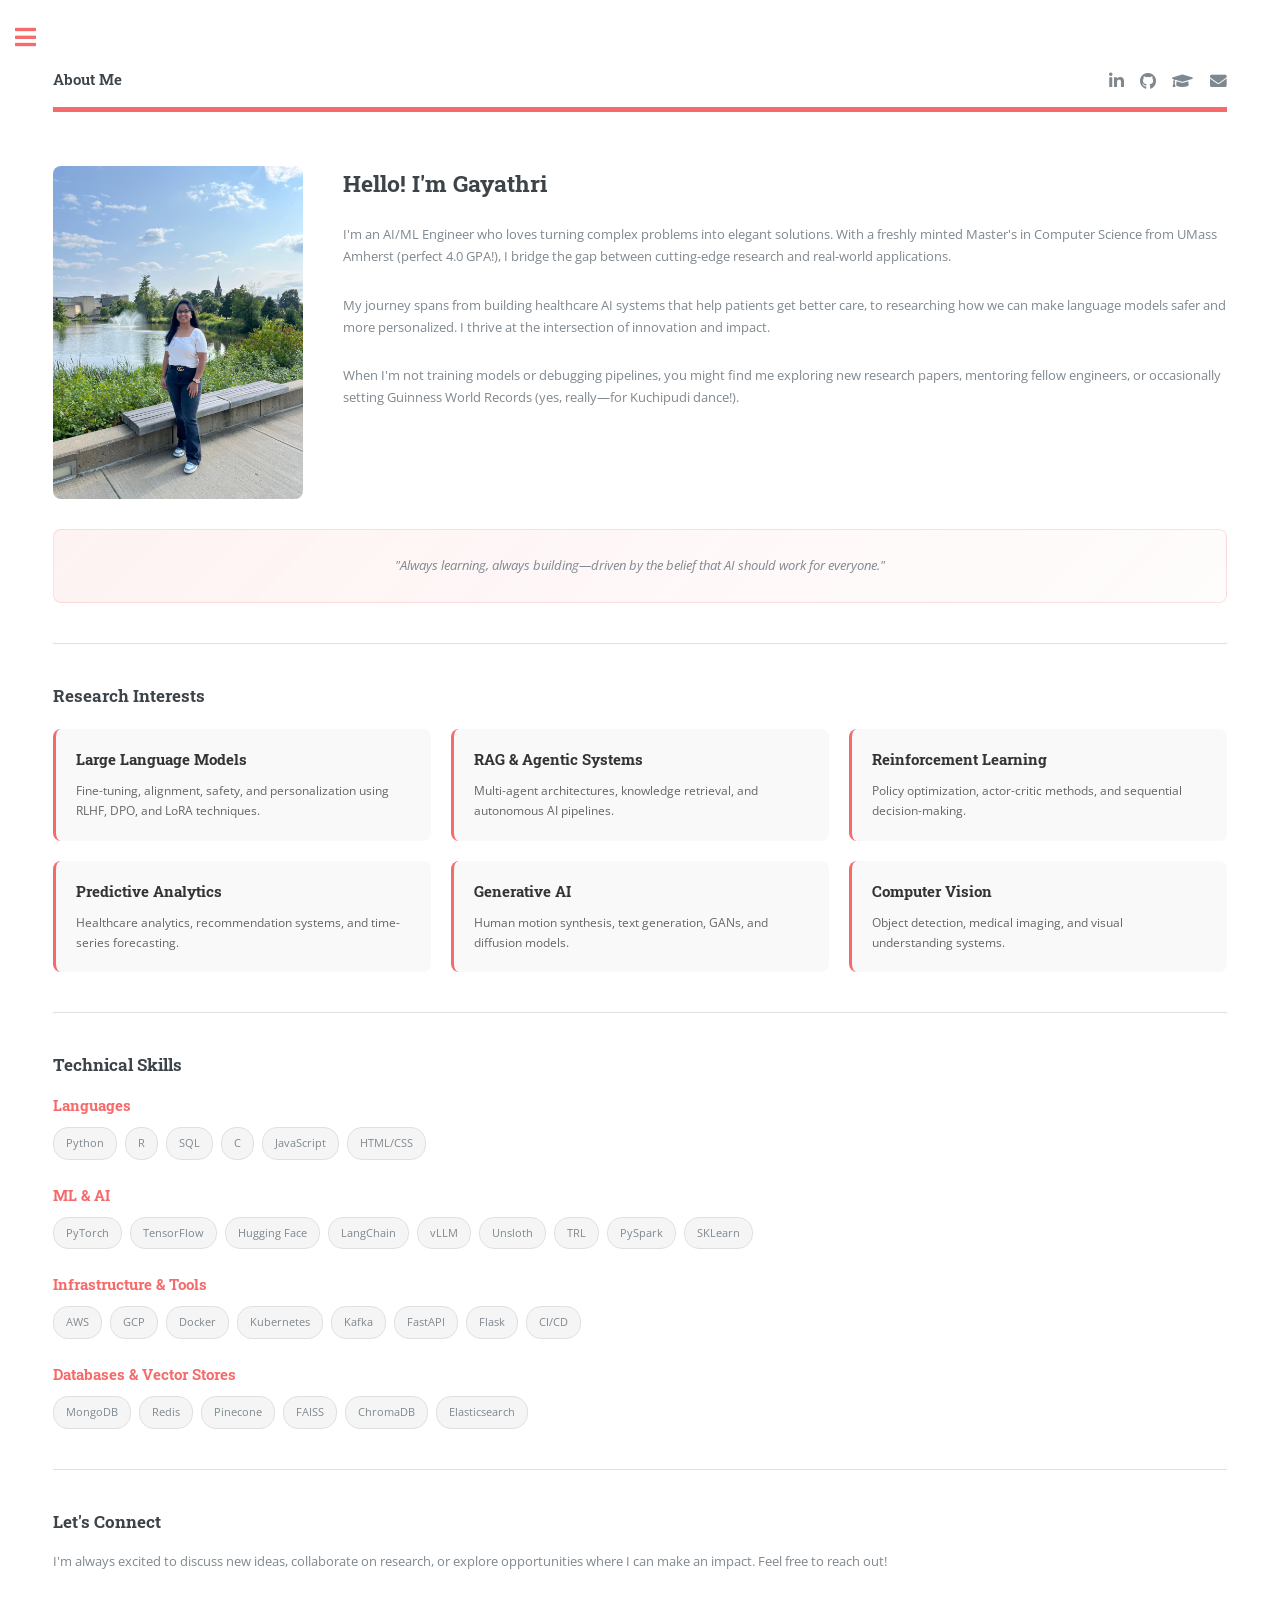
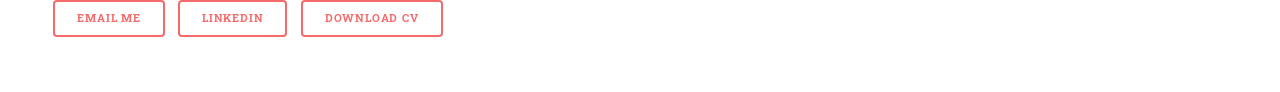
==== commit ceedc610: "updated the links" ====
--- a/about.html
+++ b/about.html
@@ -243,7 +243,7 @@
 									<ul class="actions">
 										<li><a href="mailto:gayathri.akkinapalli2000@gmail.com" target="_blank" class="button">Email Me</a></li>
 										<li><a href="https://www.linkedin.com/in/gayathri-akkinapalli/" target="_blank" class="button">LinkedIn</a></li>
-										<li><a href="images/Gayathri_akki.pdf" target="_blank" class="button">Download CV</a></li>
+										<li><a href="images/Gayathri Akkinapalli resume MLE.pdf" target="_blank" class="button cv-link">Download CV</a></li>
 									</ul>
 
 								</section>
@@ -277,7 +277,7 @@
 										<li><a href="publications.html">Publications</a></li>
 										<li><a href="project.html">Projects</a></li>
 										<li><a href="others.html">Education & Awards</a></li>
-										<li><a href="images/Gayathri_Akkinapalli_MLE.pdf" target="_blank">CV</a></li>
+										<li><a href="images/Gayathri Akkinapalli resume MLE.pdf" target="_blank" class="cv-link">CV</a></li>
 									</ul>
 								</nav>
 
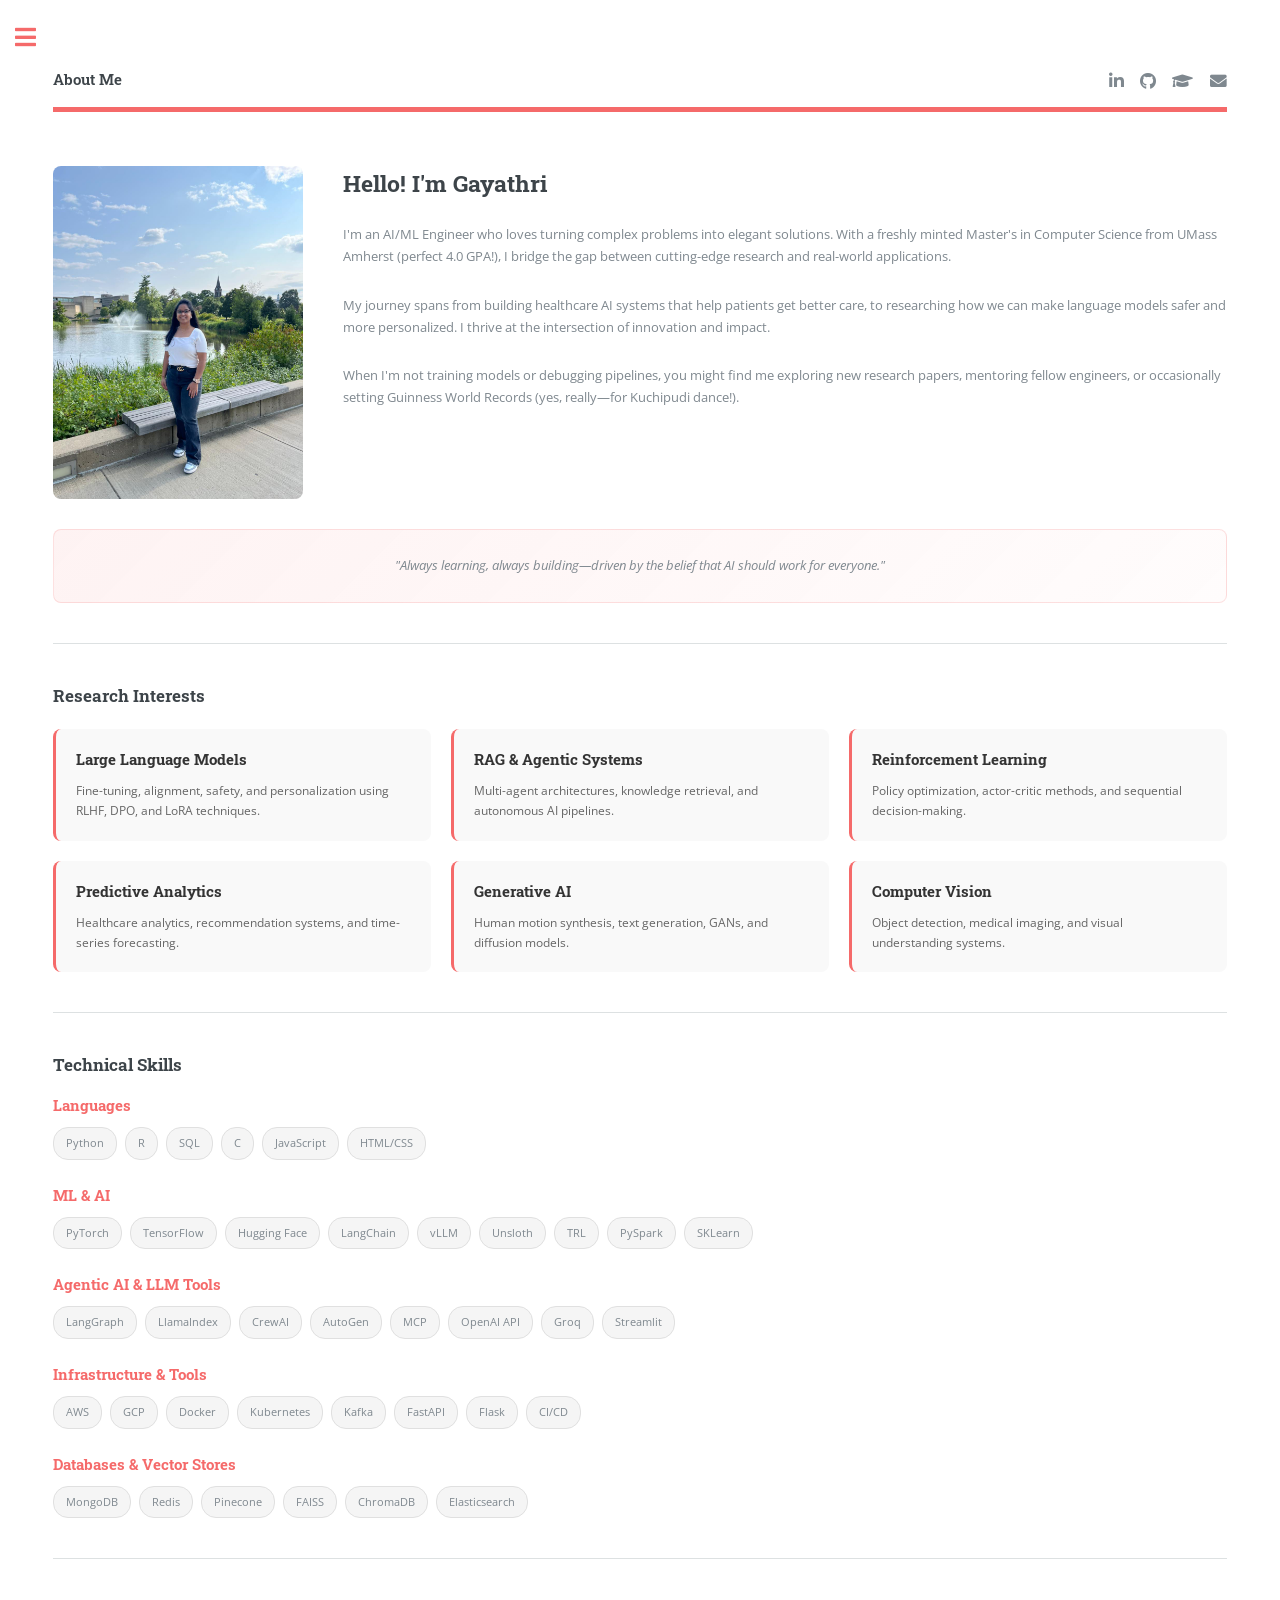
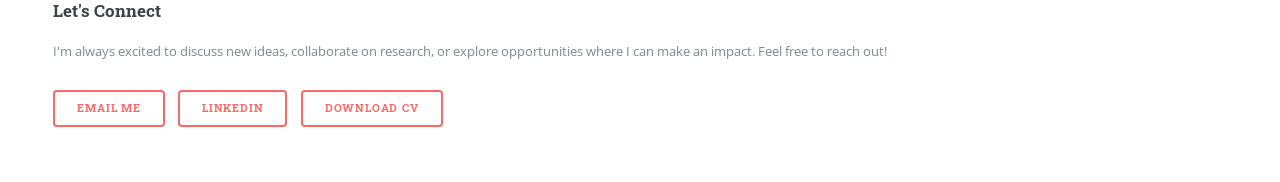
==== commit 6514b1b2: "improved the home page desc and added skills" ====
--- a/about.html
+++ b/about.html
@@ -79,11 +79,47 @@
 			@media screen and (max-width: 736px) {
 				.about-intro {
 					flex-direction: column;
+					gap: 20px;
 				}
 				.about-intro .image {
 					flex: none;
-					width: 200px;
+					width: 180px;
 					margin: 0 auto;
+				}
+				.about-text {
+					text-align: center;
+				}
+				.about-text p {
+					text-align: left;
+				}
+				.quote-box {
+					padding: 18px;
+					font-size: 0.9em;
+				}
+				.interest-grid {
+					grid-template-columns: 1fr;
+					gap: 12px;
+				}
+				.interest-card {
+					padding: 15px;
+				}
+				.skill-tags {
+					gap: 6px;
+				}
+				.skill-tag {
+					font-size: 0.8em;
+					padding: 5px 10px;
+				}
+			}
+			@media screen and (max-width: 480px) {
+				.about-intro .image {
+					width: 150px;
+				}
+				.interest-card h4 {
+					font-size: 0.95em;
+				}
+				.interest-card p {
+					font-size: 0.82em;
 				}
 			}
 			.menu-active {
@@ -207,6 +243,20 @@
 											<span class="skill-tag">TRL</span>
 											<span class="skill-tag">PySpark</span>
 											<span class="skill-tag">SKLearn</span>
+										</div>
+									</div>
+
+									<div class="skill-category">
+										<h4>Agentic AI & LLM Tools</h4>
+										<div class="skill-tags">
+											<span class="skill-tag">LangGraph</span>
+											<span class="skill-tag">LlamaIndex</span>
+											<span class="skill-tag">CrewAI</span>
+											<span class="skill-tag">AutoGen</span>
+											<span class="skill-tag">MCP</span>
+											<span class="skill-tag">OpenAI API</span>
+											<span class="skill-tag">Groq</span>
+											<span class="skill-tag">Streamlit</span>
 										</div>
 									</div>
 
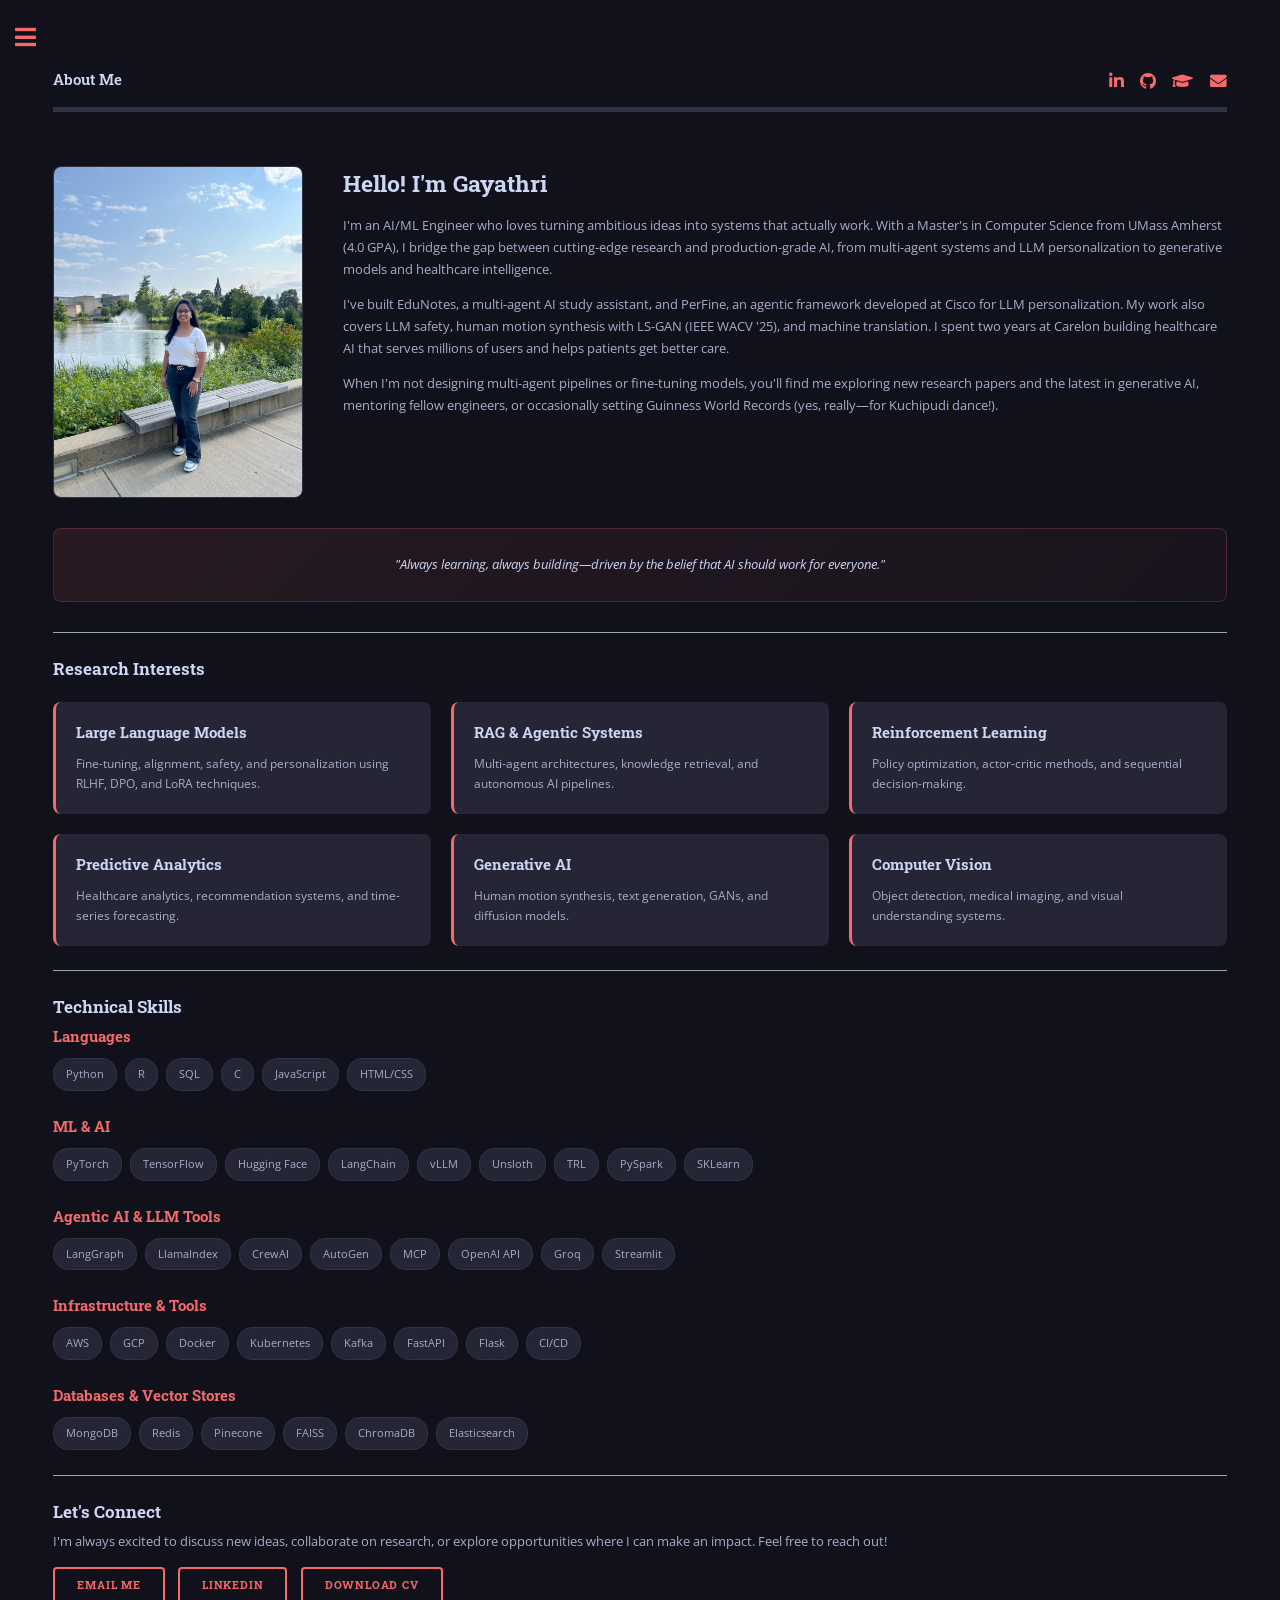
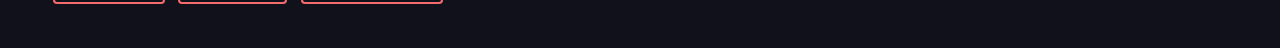
==== commit 3e0319f6: "improved UI" ====
--- a/about.html
+++ b/about.html
@@ -10,6 +10,7 @@
 		<meta charset="utf-8" />
 		<meta name="viewport" content="width=device-width, initial-scale=1, user-scalable=no" />
 		<link rel="stylesheet" href="assets/css/main.css" />
+		<link rel="stylesheet" href="assets/css/dark-theme.css" />
 		<style>
 			.about-intro {
 				display: flex;
@@ -40,11 +41,12 @@
 				gap: 8px;
 			}
 			.skill-tag {
-				background: #f5f5f5;
+				background: #252536;
 				padding: 6px 12px;
 				border-radius: 15px;
 				font-size: 0.85em;
-				border: 1px solid #e0e0e0;
+				border: 1px solid #313244;
+				color: #a6adc8;
 			}
 			.interest-grid {
 				display: grid;
@@ -53,28 +55,29 @@
 				margin: 20px 0;
 			}
 			.interest-card {
-				background: #f9f9f9;
+				background: #252536;
 				padding: 20px;
 				border-radius: 8px;
 				border-left: 3px solid #f56a6a;
 			}
 			.interest-card h4 {
 				margin-bottom: 10px;
-				color: #333;
+				color: #cdd6f4;
 			}
 			.interest-card p {
 				margin: 0;
 				font-size: 0.9em;
-				color: #666;
+				color: #a6adc8;
 			}
 			.quote-box {
-				background: linear-gradient(135deg, #f56a6a15, #f56a6a05);
+				background: linear-gradient(135deg, rgba(245, 106, 106, 0.1), rgba(245, 106, 106, 0.03));
 				padding: 25px;
 				border-radius: 8px;
 				margin: 30px 0;
 				font-style: italic;
 				text-align: center;
-				border: 1px solid #f56a6a30;
+				border: 1px solid rgba(245, 106, 106, 0.2);
+				color: #cdd6f4;
 			}
 			@media screen and (max-width: 736px) {
 				.about-intro {
@@ -175,9 +178,9 @@
 										</div>
 										<div class="about-text">
 											<h2>Hello! I'm Gayathri</h2>
-											<p>I'm an AI/ML Engineer who loves turning complex problems into elegant solutions. With a freshly minted Master's in Computer Science from UMass Amherst (perfect 4.0 GPA!), I bridge the gap between cutting-edge research and real-world applications.</p>
-											<p>My journey spans from building healthcare AI systems that help patients get better care, to researching how we can make language models safer and more personalized. I thrive at the intersection of innovation and impact.</p>
-											<p>When I'm not training models or debugging pipelines, you might find me exploring new research papers, mentoring fellow engineers, or occasionally setting Guinness World Records (yes, really—for Kuchipudi dance!).</p>
+											<p>I'm an AI/ML Engineer who loves turning ambitious ideas into systems that actually work. With a Master's in Computer Science from UMass Amherst (4.0 GPA), I bridge the gap between cutting-edge research and production-grade AI, from multi-agent systems and LLM personalization to generative models and healthcare intelligence.</p>
+											<p>I've built EduNotes, a multi-agent AI study assistant, and PerFine, an agentic framework developed at Cisco for LLM personalization. My work also covers LLM safety, human motion synthesis with LS-GAN (IEEE WACV '25), and machine translation. I spent two years at Carelon building healthcare AI that serves millions of users and helps patients get better care.</p>
+											<p>When I'm not designing multi-agent pipelines or fine-tuning models, you'll find me exploring new research papers and the latest in generative AI, mentoring fellow engineers, or occasionally setting Guinness World Records (yes, really—for Kuchipudi dance!).</p>
 										</div>
 									</div>
 
@@ -309,7 +312,7 @@
 								<section id="search" class="alt" style="position: relative;">
 									<form method="post" action="#" onsubmit="searchPage(); return false;" style="position: relative;">
 										<input type="text" name="query" id="query" placeholder="Search" style="padding-right: 2.5em;" />
-										<button type="submit" style="position: absolute; right: 0.5em; top: 50%; transform: translateY(-50%); background: none; border: none; cursor: pointer; color: #7f888f; padding: 0; width: 2.1em; height: 2.1em; display: flex; align-items: center; justify-content: center; outline: none;">
+										<button type="submit" style="position: absolute; right: 0.5em; top: 50%; transform: translateY(-50%); background: none; border: none; cursor: pointer; color: #6c7086; padding: 0; width: 2.1em; height: 2.1em; display: flex; align-items: center; justify-content: center; outline: none;">
 											<i class="icon solid fa-search" style="font-size: 1.3em;"></i>
 										</button>
 									</form>
--- a/assets/css/dark-theme.css
+++ b/assets/css/dark-theme.css
@@ -0,0 +1,433 @@
+/* ==========================================================================
+   Dark Theme — Catppuccin Mocha-inspired
+   Loaded after main.css to override light theme defaults
+   ========================================================================== */
+
+/* --- Color Tokens ---
+   Base:     #11111b   Body background
+   Mantle:   #181825   Sidebar background
+   Surface0: #1e1e2e   Search area, card surfaces
+   Surface1: #252536   Elevated cards, chips, tags
+   Surface2: #313244   All borders
+   Overlay0: #6c7086   Muted/placeholder text
+   Subtext0: #a6adc8   Body text
+   Text:     #cdd6f4   Headings, bold text
+   Accent:   #f56a6a   Coral (kept as-is)
+   ========================================================================== */
+
+/* --- Body & Typography --- */
+
+body {
+	background-color: #11111b;
+	color: #a6adc8;
+}
+
+h1, h2, h3, h4, h5, h6 {
+	color: #cdd6f4;
+}
+
+strong, b {
+	color: #cdd6f4;
+}
+
+a {
+	color: #f56a6a;
+}
+
+a:hover {
+	color: #f9a0a0;
+}
+
+p, li, dd, dt, td, th, label, span {
+	color: #a6adc8;
+}
+
+em, i:not(.icon):not([class*="fa-"]) {
+	color: #a6adc8;
+}
+
+/* --- Tighter spacing (overrides main.css defaults) --- */
+
+p {
+	margin-bottom: 1em;
+}
+
+ul, ol {
+	margin-bottom: 1.2em;
+}
+
+h2 {
+	margin-bottom: 0.6em;
+}
+
+h3 {
+	margin-bottom: 0.4em;
+}
+
+h4 {
+	margin-bottom: 0.3em;
+}
+
+hr {
+	margin: 1.5em 0;
+}
+
+hr.major {
+	margin: 1.8em 0;
+}
+
+/* --- Forms --- */
+
+input[type="text"],
+input[type="password"],
+input[type="email"],
+input[type="tel"],
+input[type="search"],
+input[type="url"],
+input[type="number"],
+textarea,
+select {
+	background: #1e1e2e;
+	border-color: #313244;
+	color: #cdd6f4;
+}
+
+input[type="text"]:focus,
+input[type="password"]:focus,
+input[type="email"]:focus,
+input[type="tel"]:focus,
+input[type="search"]:focus,
+input[type="url"]:focus,
+input[type="number"]:focus,
+textarea:focus,
+select:focus {
+	border-color: #f56a6a;
+	box-shadow: 0 0 0 1px #f56a6a;
+}
+
+input::placeholder,
+textarea::placeholder {
+	color: #6c7086;
+}
+
+/* --- Buttons --- */
+
+.button,
+input[type="submit"],
+input[type="reset"],
+input[type="button"],
+button.primary {
+	background-color: transparent;
+	border-color: #f56a6a;
+	color: #f56a6a !important;
+}
+
+.button:hover,
+input[type="submit"]:hover,
+input[type="reset"]:hover,
+input[type="button"]:hover {
+	background-color: rgba(245, 106, 106, 0.1);
+	box-shadow: 0 0 12px rgba(245, 106, 106, 0.2);
+}
+
+.button.primary,
+input[type="submit"].primary {
+	background-color: #f56a6a;
+	color: #11111b !important;
+	border-color: #f56a6a;
+}
+
+.button.primary:hover,
+input[type="submit"].primary:hover {
+	background-color: #f9a0a0;
+	box-shadow: 0 0 12px rgba(245, 106, 106, 0.3);
+}
+
+/* --- Sidebar --- */
+
+#sidebar {
+	background: #181825;
+}
+
+#sidebar .inner {
+	background: transparent;
+}
+
+#sidebar > .inner {
+	border-left-color: #313244;
+}
+
+/* Search area — must match #sidebar > .inner > .alt specificity from main.css */
+#sidebar > .inner > .alt {
+	background-color: #181825;
+}
+
+#search.alt {
+	background: #181825;
+	border-color: #313244;
+}
+
+#search.alt input[type="text"] {
+	background: #1e1e2e;
+	border-color: #313244;
+	color: #cdd6f4;
+}
+
+/* --- Menu --- */
+
+#menu ul li a {
+	color: #a6adc8;
+	border-top-color: #313244;
+}
+
+#menu ul li a:hover {
+	color: #f56a6a;
+}
+
+#menu ul li:first-child a {
+	border-top-color: transparent;
+}
+
+#menu header.major h2 {
+	color: #cdd6f4;
+}
+
+nav#menu ul li {
+	border-top-color: #313244;
+}
+
+/* --- Header --- */
+
+#header {
+	border-bottom-color: #313244;
+}
+
+#header a.logo strong {
+	color: #cdd6f4;
+}
+
+#header .icons li a {
+	color: #f56a6a;
+}
+
+#header .icons li a:hover {
+	color: #f9a0a0;
+}
+
+/* --- Main content area --- */
+
+#main > .inner {
+	background: transparent;
+}
+
+/* --- Features grid (Areas of Expertise) --- */
+
+.features article {
+	border-top-color: #313244;
+}
+
+.features article:nth-child(2n) {
+	border-left-color: #313244;
+}
+
+.features article .icon {
+	color: #f56a6a;
+}
+
+.features article span.icon {
+	background: #1e1e2e;
+	border-color: #313244;
+}
+
+.features article span.icon::before {
+	color: #f56a6a;
+}
+
+.features article .content h3 {
+	color: #cdd6f4;
+}
+
+.features article .content p {
+	color: #a6adc8;
+}
+
+/* --- Section dividers --- */
+
+hr,
+hr.major {
+	border-top-color: #313244;
+}
+
+/* --- Tables --- */
+
+table {
+	border-collapse: collapse;
+}
+
+table thead {
+	border-bottom-color: #313244;
+}
+
+table tbody tr {
+	border-color: #313244;
+}
+
+table tbody tr:nth-child(2n+1) {
+	background-color: rgba(30, 30, 46, 0.5);
+}
+
+table th {
+	color: #cdd6f4;
+}
+
+table td {
+	color: #a6adc8;
+}
+
+/* --- Lists --- */
+
+ul.alt li {
+	border-top-color: #313244;
+}
+
+ol li {
+	color: #a6adc8;
+}
+
+/* --- Blockquotes --- */
+
+blockquote {
+	border-left-color: #313244;
+	color: #6c7086;
+}
+
+/* --- Code --- */
+
+code {
+	background: #1e1e2e;
+	border-color: #313244;
+	color: #cdd6f4;
+}
+
+pre {
+	background: #1e1e2e;
+	border-color: #313244;
+	color: #cdd6f4;
+}
+
+/* --- Footer --- */
+
+#footer {
+	border-top-color: #313244;
+}
+
+#footer .copyright {
+	color: #6c7086;
+}
+
+#footer .copyright a {
+	color: #6c7086;
+}
+
+#footer .copyright a:hover {
+	color: #f56a6a;
+}
+
+/* --- Scrollbar --- */
+
+::-webkit-scrollbar {
+	width: 8px;
+	height: 8px;
+}
+
+::-webkit-scrollbar-track {
+	background: #11111b;
+}
+
+::-webkit-scrollbar-thumb {
+	background: #313244;
+	border-radius: 4px;
+}
+
+::-webkit-scrollbar-thumb:hover {
+	background: #6c7086;
+}
+
+/* --- Selection highlight --- */
+
+::selection {
+	background: rgba(245, 106, 106, 0.3);
+	color: #cdd6f4;
+}
+
+::-moz-selection {
+	background: rgba(245, 106, 106, 0.3);
+	color: #cdd6f4;
+}
+
+/* --- Image borders --- */
+
+.image img,
+.image.object img {
+	border: 1px solid #313244;
+}
+
+/* --- Banner section --- */
+
+#banner .content h1 {
+	color: #cdd6f4;
+}
+
+#banner .content p {
+	color: #a6adc8;
+}
+
+/* --- Box --- */
+
+.box {
+	border-color: #313244;
+}
+
+/* --- Wrapper --- */
+
+#wrapper {
+	background: #11111b;
+}
+
+/* --- Mini post / post cards --- */
+
+.mini-posts article {
+	border-color: #313244;
+	background: #1e1e2e;
+}
+
+/* --- CV link --- */
+
+.cv-link {
+	color: #a6adc8 !important;
+}
+
+.cv-link:hover {
+	color: #f56a6a !important;
+}
+
+/* When cv-link is used on a .button, match other button colors */
+.button.cv-link {
+	color: #f56a6a !important;
+}
+
+.button.cv-link:hover {
+	color: #f56a6a !important;
+}
+
+/* --- Responsive: sidebar toggle button --- */
+
+@media screen and (max-width: 1280px) {
+	#sidebar {
+		background: #181825;
+	}
+
+	body.is-preload #sidebar {
+		background: #181825;
+	}
+}
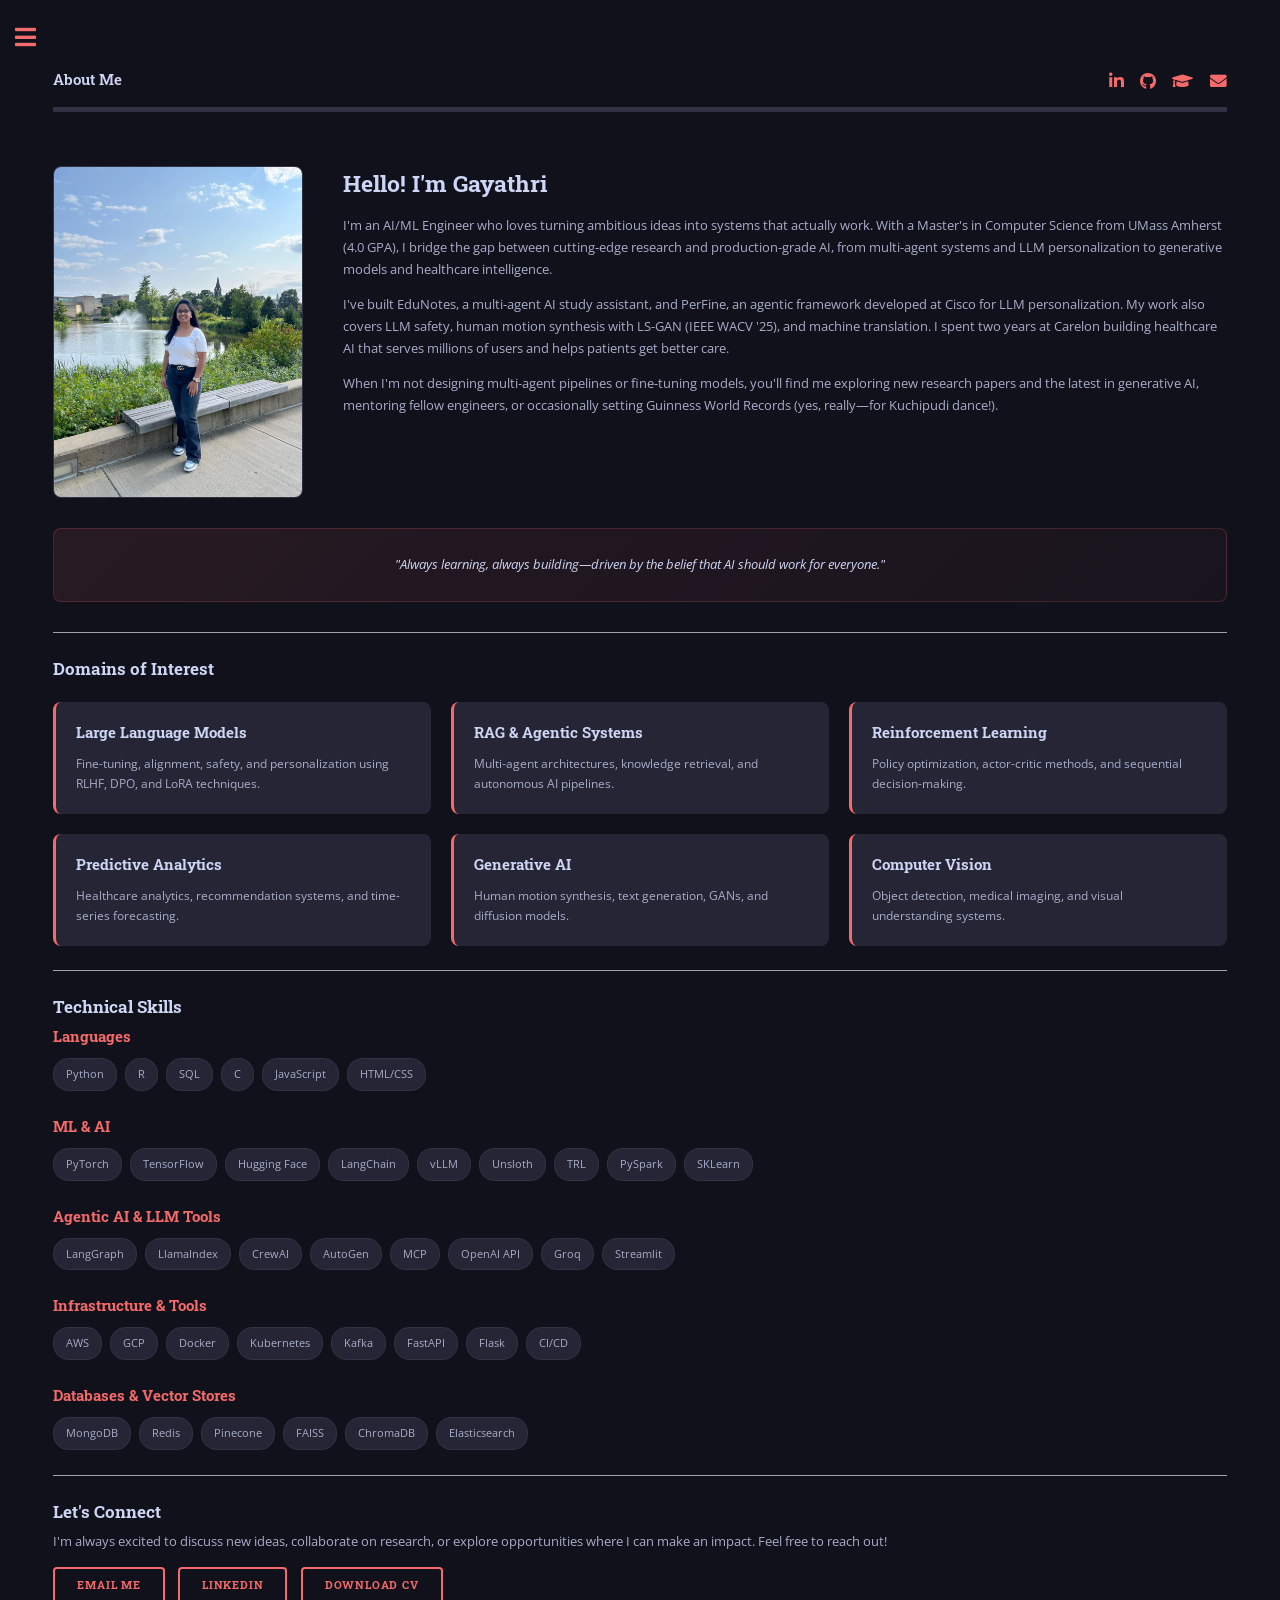
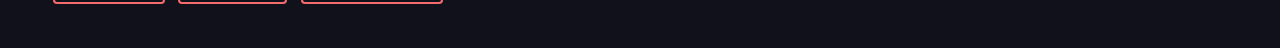
==== commit 6c783905: "updated project & work description" ====
--- a/about.html
+++ b/about.html
@@ -190,7 +190,7 @@
 
 									<hr class="major" />
 
-									<h3>Research Interests</h3>
+									<h3>Domains of Interest</h3>
 									<div class="interest-grid">
 										<div class="interest-card">
 											<h4>Large Language Models</h4>
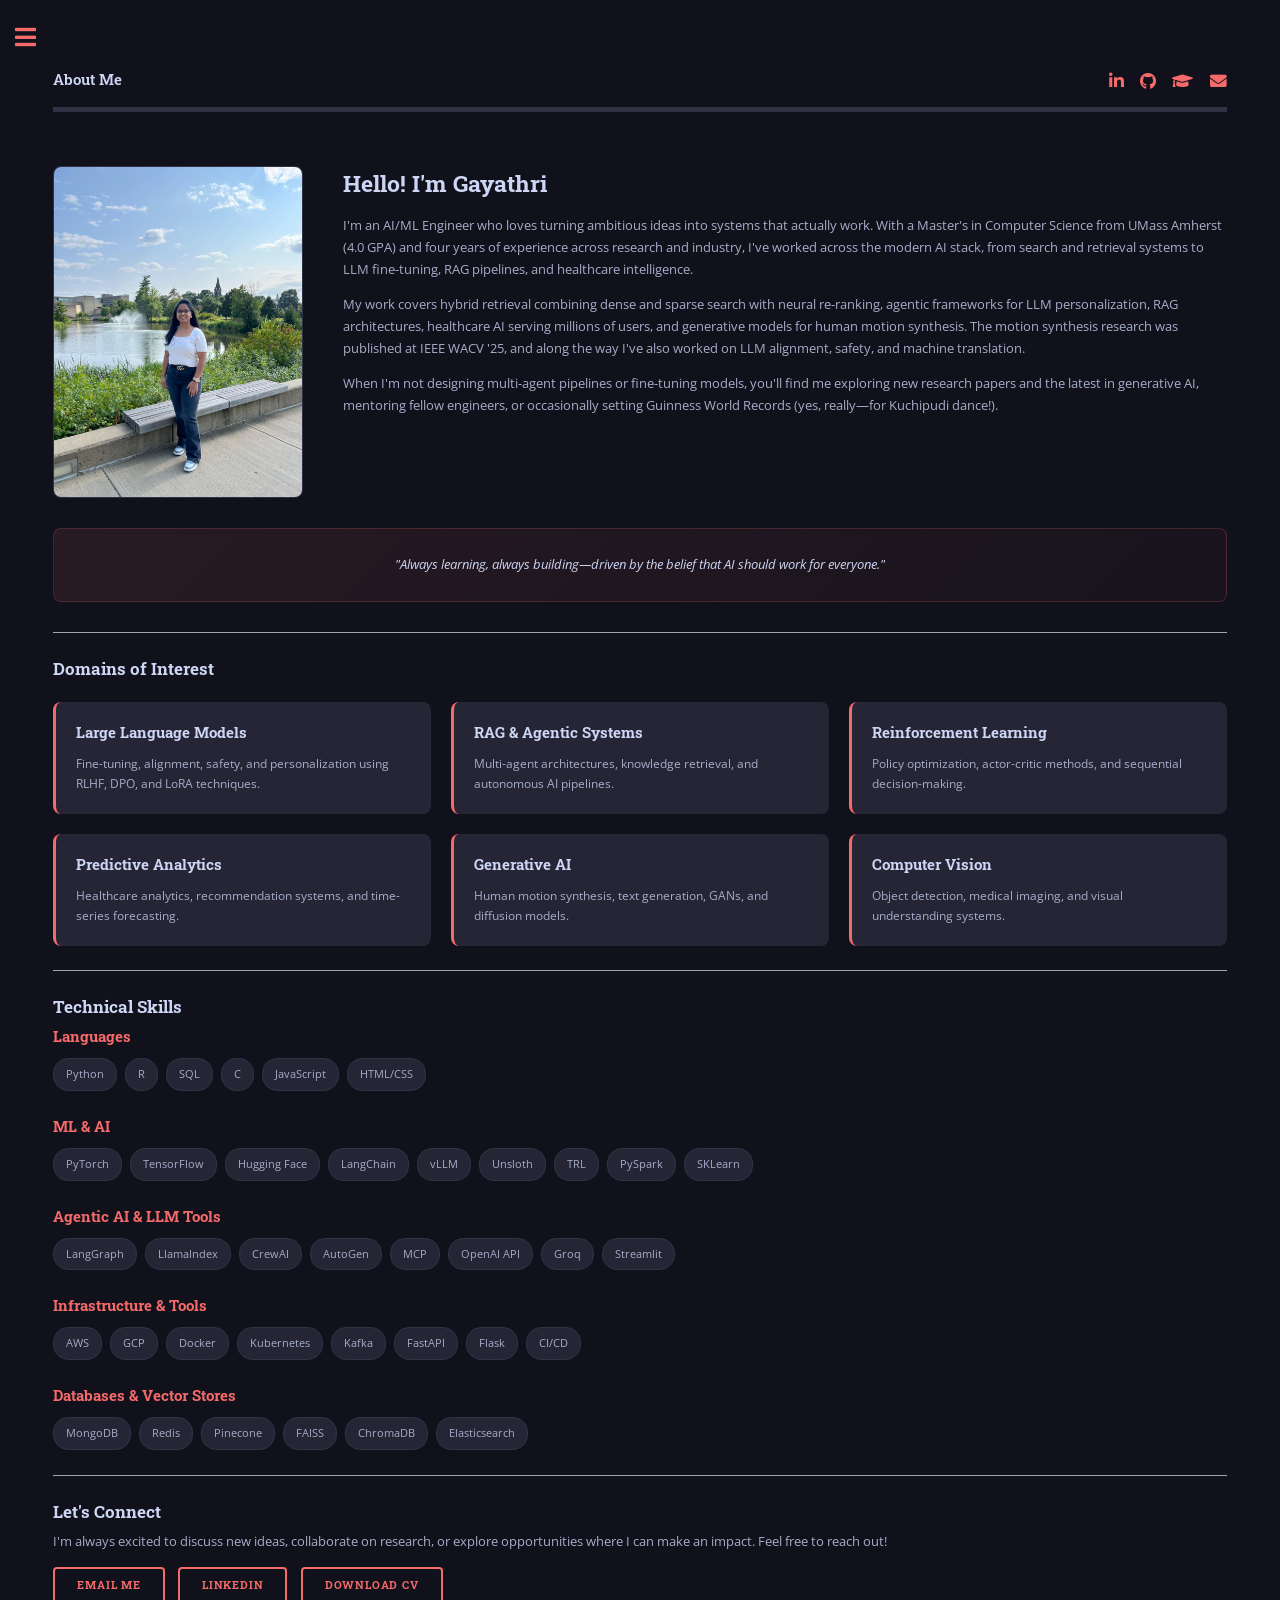
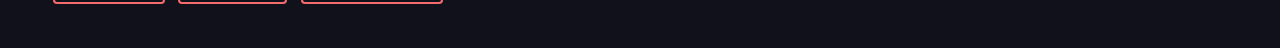
==== commit bae1ebd7: "updated experience and few other things" ====
--- a/about.html
+++ b/about.html
@@ -178,8 +178,8 @@
 										</div>
 										<div class="about-text">
 											<h2>Hello! I'm Gayathri</h2>
-											<p>I'm an AI/ML Engineer who loves turning ambitious ideas into systems that actually work. With a Master's in Computer Science from UMass Amherst (4.0 GPA), I bridge the gap between cutting-edge research and production-grade AI, from multi-agent systems and LLM personalization to generative models and healthcare intelligence.</p>
-											<p>I've built EduNotes, a multi-agent AI study assistant, and PerFine, an agentic framework developed at Cisco for LLM personalization. My work also covers LLM safety, human motion synthesis with LS-GAN (IEEE WACV '25), and machine translation. I spent two years at Carelon building healthcare AI that serves millions of users and helps patients get better care.</p>
+											<p>I'm an AI/ML Engineer who loves turning ambitious ideas into systems that actually work. With a Master's in Computer Science from UMass Amherst (4.0 GPA) and four years of experience across research and industry, I've worked across the modern AI stack, from search and retrieval systems to LLM fine-tuning, RAG pipelines, and healthcare intelligence.</p>
+											<p>My work covers hybrid retrieval combining dense and sparse search with neural re-ranking, agentic frameworks for LLM personalization, RAG architectures, healthcare AI serving millions of users, and generative models for human motion synthesis. The motion synthesis research was published at IEEE WACV '25, and along the way I've also worked on LLM alignment, safety, and machine translation.</p>
 											<p>When I'm not designing multi-agent pipelines or fine-tuning models, you'll find me exploring new research papers and the latest in generative AI, mentoring fellow engineers, or occasionally setting Guinness World Records (yes, really—for Kuchipudi dance!).</p>
 										</div>
 									</div>
